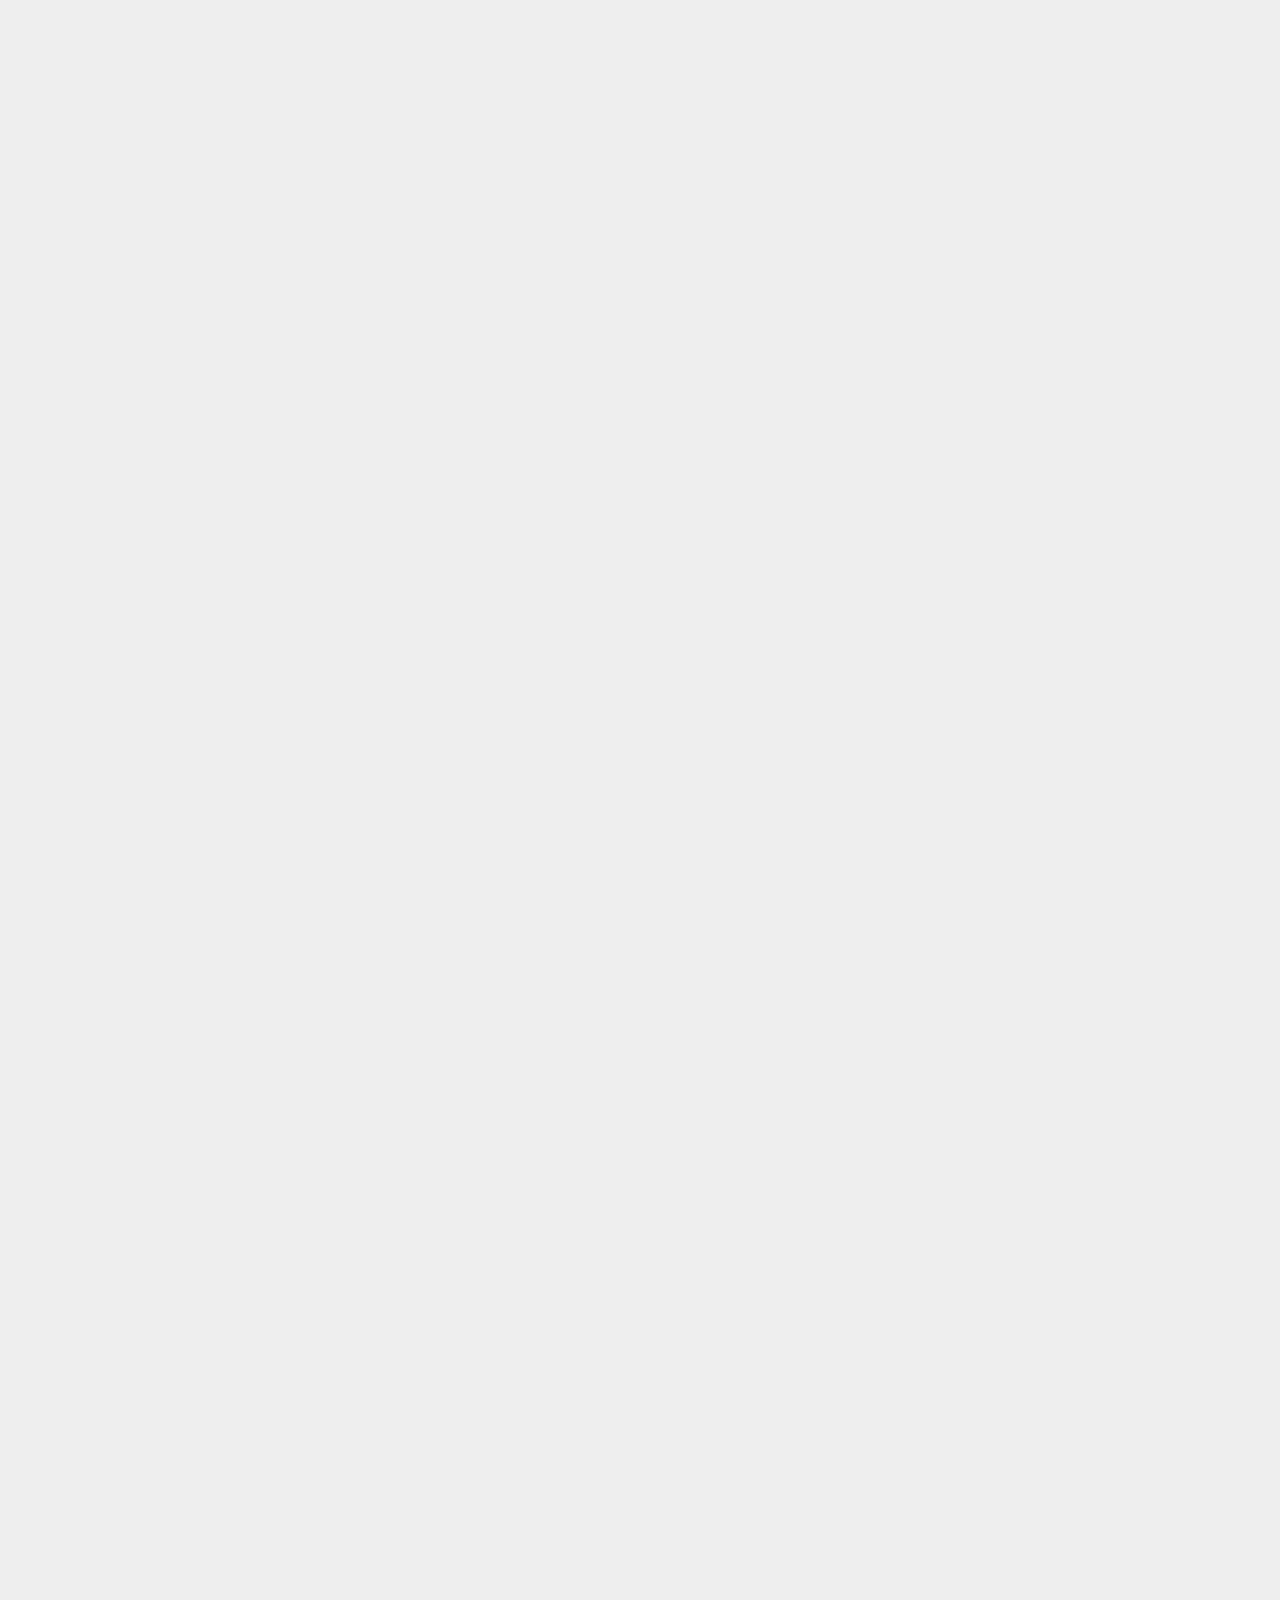
==== wikidata_female_filmworkers/index.html @ 6d0996d1 "added draft wff project" ====
<html>

<head>
  <title>Finding Female Filmworkers in Wikidata</title>
  <link href="https://fonts.googleapis.com/css?family=Montserrat:100,200,300,400,500,600,700,800,900"
    rel="stylesheet" />
  <style>
    body {
      background-color: #EEEEEE;
    }

    .canvas {
      background-color: #EEEEEE;
    }

    .author {
      stroke: #666666;
      fill: #666666;
      opacity: 0;
    }

    .title {
      color: #666666;
      font-family: Montserrat;
      font-weight: 800;
      font-size: 50px;
      text-transform: uppercase;
      opacity: 0;
    }

    .subtitle {
      color: #FE654F;
      font-family: Montserrat;
      font-weight: 800;
      font-size: 24px;
      text-transform: uppercase;
      opacity: 0;
    }


    .div-bracket {
      background-color: #EEEEEE;
      /* background-color: orange; */

    }


    .graph {
      background-color: #EEEEEE;
      /* background-color: orange; */

    }

    .div-mid-line {
      background-color: #3311ff;
      /* background-color: orange; */

    }

    .lines {

      stroke: #FE654F;

    }



   
    .author {
      color: #777777;
      font-family: Montserrat;
      font-weight: 800;
      font-size: 24px;
      opacity: 0;
      text-transform: uppercase;
    }

 

    .body-title {
      color: #FE654F;
      font-family: Montserrat;
      font-weight: 800;
      font-size: 24px;
      text-transform: uppercase;
      opacity: 0;
    }

    .body-text {
      color: #333333;
      font-family: Montserrat;
      font-weight: 400;
      font-size: 16px;
      opacity: 0;
      line-height: 32px;
    }

    .graph-title {
      /* stroke: #FE654F; */
      fill: #FE654F;
      font-family: Montserrat;
      font-weight: 800;
      font-size: 16px;
      opacity: 1;
      text-transform: uppercase;


    }


    .graph-caption {
      /* stroke: #FE654F; */
      fill: #333333;
      font-family: Montserrat;
      font-weight: 400;
      font-size: 16px;
      opacity: 1;
      /* text-transform: uppercase; */


    }



/* 

    .attr("opacity", 1)
    .style("stroke", 'red')
    .style("fill", 'red')
    // .style("pointer-events", "none")
    .attr("font-family", "Montserrat") */


  </style>
</head>

<body style='margin: 0;padding: 0'>


  <div style="padding-top:100;padding-left:100;width:1000">
    <tspan class="title">
      Finding<br> Female<br> Filmworkers<br> in Wikidata<br>
    </tspan>
  </div>

  <div style="padding-top:50;padding-left:100;width:1000">
    <tspan class="subtitle">
      How to query and visualise filmographic records
    </tspan>
  </div>



<!-- add a div here where line goes down -->


<div class='bracket' style="padding-left:100"></div>






  <div style="padding-left:100;padding-bottom:20;width:1000">
    <tspan class="body-title">
      Finding Data about Female Contributors to Film Productions [1]</tspan>
  </div>

  <div style="padding-left:100;width:1000">
    <tspan class="body-text">
      A common assumption about the German "Kleberinnen" was, that they had a low income and they were regarded as low
      ranking within the film producing industry. Going by oral testimonies, that might be rather a myth, probably based
      on a contemporary perspective, which is influenced by the "auteur cinema" in which the director is the only
      creative (thus: influential) person. In "Die kleinen Kleberinnen" the elderly women talk animately about their
      career, their craft and about the pride they still feel a valued and well paid film workers. Even though they had
      signed contracts (e.g. for the Decla, a German production studio which existed before the Ufa), they worked for
      other studios as well, ands sometimes even from their own homes, thus increasing their salaries even further.
      Because they were needed as experienced and skillful negative cutters, nobody really challenged that practice. In
      the same interviews, the women stress that gluing film was by far not the only job they knew, if necessary, they
      also printed and developed film for their needs.

      <br><br>

      Enriching our traditional filmographies and enhancing our knowledge about historical (and contemporary)
      filmproduction has certainly been put on the agenda of film scholars and film historians worldwide. In the last
      couple of years pivotal books were published about female employees in Hollywood (see Smyth) or women in British
      film production (see Bell), research projects like STUDIOTEC: Film Studios: Infrastructure, Culture, Innovation in
      Britain, France, Germany and Italy, 1930-60 and generally research which challenges the notion of a predominantly
      make and national film history by taking emigrés and female filmworkers into account. These publications have used
      archival and private sources as well as oral history thus developing a different methodology for their research
      needs and questions unanswered by known records. They show that "the myths surrounding women's work as unskilled
      or biologically determined have been compounded by established film historiographies" and need to be challenged by
      unearthing more data (see Bell, 2021: 6). The "cherished notion in Western culture of the romantic artist as
      individual genius" (see ibid.) is being discussed which may have huge implications on how we credit authorship in
      our databases. Some go as far as challening the whole structure: "Perhaps asking who should get credit for one or
      another part of this integrated creative activity is asking the wrong question. What we need to be asking is: what
      is creative thought in a distributed cognitive system?" (Pearlman, 2018b). Studies like these stress that looking
      at female careers needs a different methodology as well, because the norm of "continous work histories" with an
      ongoing filmmaking record in one studio can't be applied here to assess success in the traditiponal sense (see
      Bell, 2021: 7). As Bell stresses, many women's working lives "were shaped by child care and domestic
      responsibilities", resulting in "episodic waves of working, where carreer and family alternatively" took center
      stage (see ibid.). For her, the absence of women in film history need to be addressed with a fitting methodology,
      where first of all, the concept of the episodic (interrupted) carreer has to serve as a lense "through which to
      recover women's occupational labor". Secondly, women's achievements need to be contextualized within a climate of
      discrimination, and lastly, a more flexible, inclusive model of creativity "to accomodate the many and varied
      tasks women undertoook in the performance of their professional duties in below-the-line roles" (see Bell, 2021:
      8). Of course we need to take national and studio traditions into account and a lot more work is to be done here
      in order to be able to write a more comprehensive history of women in film production. sometimes the careers in
      different countries and studios were exactly the opposite: while women only slowly got more significant roles in
      the British film and television industry in the 1950s and 1960s, they started to disappear from important
      positions from the Hollywood studios at the end of the 1950s due to the decline of the studio system (see Smyth
      2018: 11).



      <br><br>

      One persistant myth is arguable, that women just were not present in early film production and therefore we don't
      know their names. Thanks to scholars like Smyth we now know that for example Hollywood women actually had played
      an major part, with many of them having influential positions and able to bring their vision and creativity on to
      the screen. Other scholars look into Russian film history and particularly unearth early female film producers and
      cinema owners (Drubek 2021, Kovalova and Bagrov 2021). Smyth argues, that it is not some sort of law of nature
      that these names disappear from film history: "However much Hollywood acted as an advocate for working women
      during the heyday of the studio system, male historians tended to edit out women's roles, leaving them on the
      cutting room floor of conventional film histories" (see Smyth 2018: 13). She quotes authors like Ramsaye, Hampton,
      Jacobs, Rosten and Knight, who "all focused on a progressive historical model founded on technological, artistic,
      and commercial innovation dominated by a male cast of producers and directors" (see ibid.). Drubek argues in
      similar ways about actively leaving out film workers who were not Russian, but had an emigrant background. More
      and thorough research is needed to get a more comprehensive picture on how film historiography was written for
      different countries and marginalized groups, but maybe there is a parallel with how history is generally written
      by the dominant group and based on patriarchal and capitalistic notions of success and creativity - as Bell points
      out. Challenges our view on national cinema as well as on only female figures being written out of history. It is
      rather a erased film history of "Us-Them'ness" (Quote from "Behavior). Would be inclined to call on an explanation
      which is based on human nature rather than on conscious power play, but that needs to be investigated further.

      <br><br>

      How to find data on female filmworkers? Were they actively forgotten? Were they ever recorded? Where should we
      start looking? As Sarah-Mai Dang points out, that the awareness of missing sources has become a key issue of
      feminist debate: "How can we identify and include blind spots when trying to reconstruct the past? In what way can
      we narrate ellipsis and absences while avoiding the pitfall of implicitly promising to grasp the "whole" story
      once enough information will be gathered? How is it possible to explore uncharted territory when faced with the
      lack of historical objects?" (Dang, 2020). On the other hand, more sources than ever, have been digitised and put
      online. There is an imminent risk that by focussing on online sources, we neglect the plentitude of diverse and
      most likely unrecorded offline sources (Dang, 2020), like for example information which stems from viewing the
      moving images itself which many times have not been preserved and made accessible. In short, only by joining
      forces between archivists and researchers by creating more sources while analysing the information (for example
      deciphering pseudonyms, which were used by women many times), can we gather more data for our explorations and
      draw conclusions about the involvement of female filmworkers.


      <br><br>

      Women in film history are not easy to locate in film archives' databases and available filmographies for several
      reasons. Not many databases distinguish their cast and credits information into at least a binary distinction of
      male/female. And if there was the option, it arguably up until some years ago didn't feel as something mandatory
      anyway. What would a film archive do with such information? The project BFI Filmography provided a novel view on
      filmographic data by considering their metadata as something which can and should be mined and analysed as a
      valuable corpus of data. Probably not many outside of film archives can understand how pioneering (and costly)
      this project was. It was a political and strategic decision to dedicate resources (human and technical) to
      enriching their data with gender information by combining the film archives' data (in that case prenames) with
      "available gendered" prenames on the internet. Only then the BFI was able to show the gender distribution in
      British film production. A process like this one can't be without errors, but it supports intellectual, manual
      work by catalogers.

      <br><br>

      There is no space to elaborate more on this, but it is worth stressing, that "data is trimmed or transfigured to
      match the expectations of the machine", which can be called the "schematic bias" (Thorp 2021: 131):

      <br><br>

      For those involved in building data systems, a schema is a kind of blueprint, a map of which types of information
      will be stored, in what form, and which types of information will be rejected. In cognitive science, a schema is a
      pattern of thought, a framework of preconceived ideas that directs how a person sees the world: if you observe
      something that fits neatly into your schema, it gets files easily and efficiently into your memory. On the other
      hand, schema-foreign things will often not be noticed or remembered, or they will be modified to fit into what you
      expect based on the frameworks you constructed. (ibid: 132)

      <br><br>


      We need to keep these thoughts in mind when talking about how we organise information, what we leave out for
      several reasons and where we can find to-date missing information.

    </tspan>

  </div>




  <div class='bracket' style="padding-left:100"></div>






  <div style="padding-left:100;padding-bottom:20;width:1000">
    <tspan class="body-title">

      Collecting and working with Data [2]</tspan>
  </div>

  <div style="padding-left:100;width:1000">
    <tspan class="body-text">


      Databases of film archives are - alas - not always the most available or accessible sources. Another caveat is,
      that many times cataloguers either take their cast and credits information from secondary sources (which should
      not be sneered at, because it also can complete fragmented physical elements) or have to fit the data visible on
      the print/file itself into a quite rigid information system. Complementary action would involve viewing films,
      especially those at the fringes of industrial film production, like documentary, "Kulturfilme", amateur films,
      experimental films etc. Another option would be to perform formal analysis to find out more about stylistic
      conventions, studio style, or even detecting gendered styles to enrich existing data. These highly speculative,
      but nevertheless fascinating investigations might back up long standing film theories on the female involvement.
      They might even shatter our understanding of how to even describe a "female" style? We can test our hypothesis on
      what we would like to uncover/find if we pursue the quest for female names in film production: Do we think that
      women had a unique voice? Is their contribution distinguishable from the contribution of their male co-workers? Or
      do we rather just want to close knowledge gaps, no matter of male or female? As film archivists our preliminary
      answer might be - again - a pragmatic one for the beginning. Collecting existing data would serve as a first step
      to connect already digitised sources and by comparing and mapping them, complete some records at least.
      <br><br>
      The pionieering publications mentioned earlier relied on data sources which were mostly mined manually. It is
      worth asking how the unearthed names and pieces of information are again stored for others to analyse and use for
      their research questions. These infrastructures within academia rarely exist. The ["Women's Pioneer
      Project"(https://wfpp.columbia.edu/)] offers a multitude of information, albeit in the form of essays. If we,
      however, would need to query, compare and visualise the existing data, we need something more similar to a
      database. Of course, as mentioned above and as it is summarized elsewhere (Dang 2020), databases are not neutral
      collections of knowledge.
      <br><br>
      Dang points out, that there is an increasing risk "of letting offline sources be consigned to oblivion", because
      of the easily and immediately available sources on the Internet. There are many data collections which are not
      digitised yet and data, which especially for our topic can only be created by scholars to be later (or never)
      provided online. Valuable data can be found in:
      <ul>
        <li>archives' databases and cataloguing notes not yet transferred</li>
        <li>Filmographic sources and other aggregated online databases like Wikidata</li>
        <li>historical film journals</li>
        <li>memoirs und interviews</li>
        <li>studio archival collections, guild reports, trade papers, local reportage, nationally syndicated journalism
          (Symth)</li>
        <li>Press publication</li>
        <li>trade union records (Bell)</li>
        <li>etc.</li>
      </ul>
      For this article we will focus on one online resource and evaluate what is available online today on Wikidata, and
      potentially analyse where the gaps of data are. We will focus on female film workers and particulary ono data on
      female editors. Before we do that, let's have a look on how gender is assigned in Wikidata and how reliable this
      information is.


    </tspan>
  </div>




  <div class='bracket' style="padding-left:100"></div>




  <div style="padding-left:100;padding-bottom:20;width:1000">
    <tspan class="body-title">
Classification Male/Female and How Wikidata deals with this [3]</tspan>
  </div>

  <div style="padding-left:100;width:1000">
    <tspan class="body-text">


      One word on the classification into male/female, which is at best simplistic.
      <br><br>
      Many twentieth-century feminist scholars attempted to address the social construction of gender by treating gender
      as something separate from sex. But that distinction is increasingly breaking down. Both gender and sex are social
      constructs, as it turns out. Even sex, which today is sometimes still considered in biologically essential terms,
      has a distinct cultural history. It can be traced to a place (Europe) and a time (the Enlightenment) when new
      theories about democracy and what philosophers called "natural rights" began to emerge. Before then, there was a
      hierarchy of the sexes, with men on the top and women on the bottom. (Thanks, Aristotle!) But there wasn’t exactly
      a binary distinction between those two (or any other) sexes. In fact, according to historian of sex and gender
      Thomas Laqueur, most people believed that women were just inferior men, with penises located inside instead of
      outside of their bodies and that—for reals!—could descend at any time in life." (from:
      https://data-feminism.mitpress.mit.edu/pub/h1w0nbqp/release/3)
      <br><br>
      There is no doubt that the subject is complex, however, if we want to take a first, pragmatic approach in order to
      at least start the process of analysis, the binary classification can be helpful. Pragmatic because in many cases,
      we won’t find more differentiated data. If the archives' databases or any other data sources have any gender
      classification at all, the legacy data is in most cases binary. Even if one wants to enrich data afterwards, e.g.
      by assigning first names to a gender via external sources, the result remains an approximation to a certain
      degree. The best answer to overcoming the binary bias would be to have film workers classify themselves, like it
      it is possible for example in Wikidata already.
      <br><br>
      Concepts, our view of the world, etc. is very often "datafied", turned into classifications, ontologies and often
      only binary options (male/female). Even if there is a "other" option, statistics and further processing doesn't
      work as well. "'What gets counted counts,' feminist geographer Joni Seager has asserted, and Munir is one person
      who understands that. What is counted—like being a man or a woman—often becomes the basis for policymaking and
      resource allocation." "The process of converting qualitative experience into data can be empowering, and even has
      the potential to be healing, as we address toward the end of this chapter. When thoughtfully collected,
      quantitative data can be empowering too." Both from: https://data-feminism.mitpress.mit.edu/pub/h1w0nbqp/release/3
      <br><br>
      How does Wikidata generate "gender", is it self-identified, how are claims made? Does Wikidata pull information
      from other projects (Wikimedia) or "heuristic" (based on names)? https://www.wikidata.org/wiki/Q98665

      <br><br>



      <!-- our first graph, pull data from wikidata, plot it here . Is it too ambitious to pull all humans by gender-->
      <!-- note, yes, querying all humans is not possible, so instead we have used all actors over 1 million -->



    </tspan>
  </div>



  <div id='graph-3a' style="padding-left:100"></div>

  <div id='graph-3b' style="padding-left:100"></div>

  <div id='graph-3c' style="padding-left:100"></div>





 
  <script src="https://d3js.org/d3.v7.min.js"></script>
  <script>

    async function draw_title() {

      d3.selectAll('.title')
        .transition()
        .duration(1000)
        .style('opacity', 1);
      
      }

    async function draw_subtitle() {

      d3.selectAll('.subtitle')
        .transition()
        .delay(1000)
        .duration(1000)
        .style('opacity', 1);
      
      }

    async function draw_lines() {
      
      d3.selectAll(".bracket")
        .append("svg")
        .attr("class", "div-bracket")
        .attr("width", "750")
        .attr("height", "405")
        
      d3.selectAll(".div-bracket")
        .append("line")
        .attr("class", "lines")
        .attr('id', 'line01')
        .attr("x1", 10)
        .attr("x2", 10)
        .attr("y1", 5)
        .attr("y2", 5)
        .style('stroke-width', '4px')
        
      d3.selectAll(".div-bracket")
        .append("line")
        .attr("class", "lines")
        .attr('id', 'line02')
        .attr("x1", 10)
        .attr("x2", 10)
        .attr("y1", 5)
        .attr("y2", 5)
        .style('stroke-width', '4px')
        
      d3.selectAll(".div-bracket")
        .append("line")
        .attr("class", "lines")
        .attr('id', 'line03')
        .attr("x1", 10)
        .attr("x2", 10)
        .attr("y1", 400)
        .attr("y2", 400)
        .style('stroke-width', '4px')
        
      d3.selectAll('#line01')
        .transition()
        .delay(2000)
        .duration(1000)
        .attr('x1', 0)
        .attr('x2', 20)
        
      d3.selectAll('#line02')
        .transition()
        .delay(2000)
        .duration(5000)
        .attr('y2', 400)    
        
      d3.selectAll('#line03')
        .transition()
        .delay(7000)
        .duration(1000)
        .attr('x1', 0)
        .attr('x2', 20)
      
      }

    async function draw_body_title() {
      
      d3.selectAll('.body-title')
        .transition()
        .delay(8000)
        .duration(1000)
        .style('opacity', 1)
      
      }      

    async function draw_body_text() {
      
      d3.selectAll('.body-text')
        .transition()
        .delay(9000)
        .duration(1000)
        .style('opacity', 1)

      }      

    async function load_csv(path) {
      
      return d3.csv(path);
    
    }

    async function grapher(datum, div_name, title) {

      d3.selectAll("#"+div_name)
        .append("svg")
        .attr("class", "graph")
        .attr("id", div_name+"-svg")
        .attr("width", "1200")
        .attr("height", "200")

      d3.selectAll("#"+div_name+"-svg")
        .append("text")
        .attr("class", "graph-title")
        .attr("x", 0)
        .attr("y", 0)
        .attr('dominant-baseline', 'hanging')
        .text(title)
 
      max_candidates = [];
      datum.forEach(x => { 
        subtotal = [];
        Object.entries(x).forEach(([k, v]) => {
          if (k != 'group') {console.log(v)
            subtotal.push(parseFloat(v))
          }
        });
        summed_subtotal = subtotal.reduce((a, b) => a + b, 0);
        max_candidates.push(summed_subtotal*1.1)
      });

      let x_instep = 50
      let x_range = 1000

      let y_instep = 50
      let y_range = 100

      let x_max = d3.max(max_candidates)
      
      let subgroups = datum.columns.slice(1)
      let groups = datum.map(d => (d.group))

      let stackedData = d3.stack()
        .keys(subgroups)(datum)
    
      let y_scale = d3.scaleBand()
        .domain(groups)
        .range([y_instep, y_instep+y_range])
        .padding([0.2])

      let x_scale = d3.scaleLinear()
        .domain([0, x_max]) 
        .range([x_instep, x_instep+x_range])

      d3.selectAll("#"+div_name+"-svg")
        .append("g")
        .attr("transform", `translate(`+x_instep+`, 0)`)
        .call(d3.axisLeft(y_scale)
        .tickValues([])
        .tickSizeOuter(0));

      d3.selectAll("#"+div_name+"-svg")
        .append("g")
        .attr("transform", `translate(0, `+(y_instep+y_range)+`)`)
        .call(d3.axisBottom(x_scale)
        .tickSizeOuter(0));
        
      let color = d3.scaleOrdinal()
        .domain(subgroups)
        .range(['#FE654F','#AAAAAA', '#AAAAAA'])

      d3.selectAll("#"+div_name+"-svg")
        .append("g")
        .selectAll("g")
        .data(stackedData)
        .join("g")
        .attr("fill", d => color(d.key))

        .on("mouseover", (k, d, i) => {
          console.log(d.key, d[0][1]-d[0][0])
        })

        .selectAll("rect")
        .data(d => d)
        .join("rect")
        .attr("x", d => x_scale(d[0]))
        .attr("y", d => y_scale(d.data.group))
        .attr('height', y_scale.bandwidth())
        .attr('width', d => x_scale(d[1]) - x_scale(d[0]))

    }

    async function render_page() {

      await draw_title()
      await draw_subtitle()
      await draw_lines()
      await draw_body_title()
      await draw_body_text()

      const data = await load_csv("./data/data_3a.csv")
      grapher(data, "graph-3a", 'Wikidata filmworkers with gender data.')

      const data2 = await load_csv("./data/data_3b.csv")
      grapher(data2, "graph-3b", 'Gender data from identified source.')
    
      // graph two, combine yes without source and no without source.


      const data3 = await load_csv("./data/data_3c.csv")
      grapher(data3, "graph-3c", 'Common sources for gender data.')
    
      // note about last graph, not really happy with this,
      // maybe keeping same visual anguage is not such a bad thing
      // do further post processing, lets sort by wikipedia, inferred, viaf, bnf, GND

      //



    }

    render_page();

  </script>
</body>

</html>
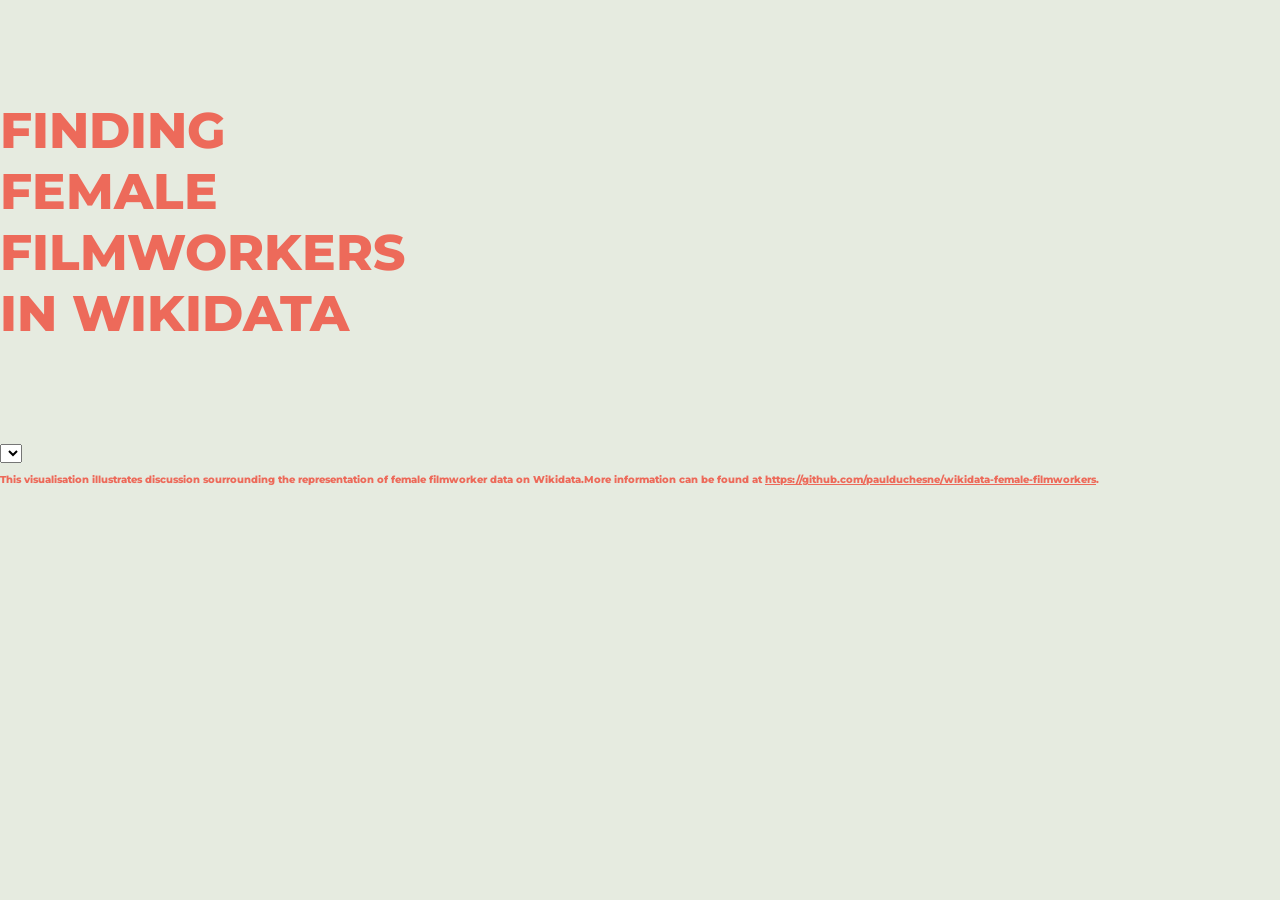
==== commit d7fa95b5: "interactive wff build" ====
--- a/wikidata_female_filmworkers/index.html
+++ b/wikidata_female_filmworkers/index.html
@@ -5,660 +5,341 @@
   <link href="https://fonts.googleapis.com/css?family=Montserrat:100,200,300,400,500,600,700,800,900"
     rel="stylesheet" />
   <style>
+
     body {
-      background-color: #EEEEEE;
-    }
+      background-color: #E6EBE0;
+    }
+
+
+    .title {
+      color: #ED6A5A;
+      font-family: Montserrat;
+      font-weight: 800;
+      font-size: 50px;
+      text-transform: uppercase;
+      opacity: 1;
+      text-align: left;
+
+    }
+
+    .author {
+      color: #ED6A5A;
+      font-family: Montserrat;
+      font-weight: 800;
+      font-size: 10px;
+      /* text-transform: uppercase; */
+      opacity: 1;
+      text-align: left;
+
+    }
+
+
+
+/* unvisited link */
+a:link {
+  color: #ED6A5A;
+      font-family: Montserrat;
+      font-weight: 800;
+      font-size: 10px;
+      /* text-transform: uppercase; */
+      opacity: 1;
+      text-align: left;
+}
+
+/* visited link */
+a:visited {
+  color: #ED6A5A;
+      font-family: Montserrat;
+      font-weight: 800;
+      font-size: 10px;
+      /* text-transform: uppercase; */
+      opacity: 1;
+      text-align: left;
+}
+
+/* mouse over link */
+a:hover {
+  color: #ED6A5A;
+      font-family: Montserrat;
+      font-weight: 800;
+      font-size: 10px;
+      /* text-transform: uppercase; */
+      opacity: 1;
+      text-align: left;
+}
+
+/* selected link */
+a:active {
+  color: #ED6A5A;
+      font-family: Montserrat;
+      font-weight: 800;
+      font-size: 10px;
+      /* text-transform: uppercase; */
+      opacity: 1;
+      text-align: left;
+}
+
+  
 
     .canvas {
       background-color: #EEEEEE;
     }
 
-    .author {
-      stroke: #666666;
-      fill: #666666;
+    #caption {
+      color: #333333;
+      font-family: Montserrat;
+      font-weight: 600;
+      font-size: 16px;
+      /* text-transform: uppercase; */
       opacity: 0;
     }
-
-    .title {
-      color: #666666;
-      font-family: Montserrat;
-      font-weight: 800;
-      font-size: 50px;
-      text-transform: uppercase;
-      opacity: 0;
-    }
-
-    .subtitle {
-      color: #FE654F;
-      font-family: Montserrat;
-      font-weight: 800;
-      font-size: 24px;
-      text-transform: uppercase;
-      opacity: 0;
-    }
-
-
-    .div-bracket {
-      background-color: #EEEEEE;
-      /* background-color: orange; */
-
-    }
-
 
     .graph {
       background-color: #EEEEEE;
-      /* background-color: orange; */
-
-    }
-
-    .div-mid-line {
-      background-color: #3311ff;
-      /* background-color: orange; */
-
-    }
-
-    .lines {
-
-      stroke: #FE654F;
-
-    }
-
-
-
-   
-    .author {
-      color: #777777;
-      font-family: Montserrat;
-      font-weight: 800;
-      font-size: 24px;
-      opacity: 0;
-      text-transform: uppercase;
-    }
-
- 
-
-    .body-title {
-      color: #FE654F;
-      font-family: Montserrat;
-      font-weight: 800;
-      font-size: 24px;
-      text-transform: uppercase;
-      opacity: 0;
-    }
-
-    .body-text {
-      color: #333333;
-      font-family: Montserrat;
-      font-weight: 400;
-      font-size: 16px;
-      opacity: 0;
-      line-height: 32px;
-    }
-
-    .graph-title {
-      /* stroke: #FE654F; */
-      fill: #FE654F;
-      font-family: Montserrat;
-      font-weight: 800;
-      font-size: 16px;
-      opacity: 1;
-      text-transform: uppercase;
-
-
-    }
-
-
-    .graph-caption {
-      /* stroke: #FE654F; */
-      fill: #333333;
-      font-family: Montserrat;
-      font-weight: 400;
-      font-size: 16px;
-      opacity: 1;
-      /* text-transform: uppercase; */
-
-
-    }
-
-
-
-/* 
-
-    .attr("opacity", 1)
-    .style("stroke", 'red')
-    .style("fill", 'red')
-    // .style("pointer-events", "none")
-    .attr("font-family", "Montserrat") */
-
-
+    }
   </style>
 </head>
 
 <body style='margin: 0;padding: 0'>
 
-
-  <div style="padding-top:100;padding-left:100;width:1000">
-    <tspan class="title">
-      Finding<br> Female<br> Filmworkers<br> in Wikidata<br>
-    </tspan>
-  </div>
-
-  <div style="padding-top:50;padding-left:100;width:1000">
-    <tspan class="subtitle">
-      How to query and visualise filmographic records
-    </tspan>
-  </div>
-
-
-
-<!-- add a div here where line goes down -->
-
-
-<div class='bracket' style="padding-left:100"></div>
-
-
-
-
-
-
-  <div style="padding-left:100;padding-bottom:20;width:1000">
-    <tspan class="body-title">
-      Finding Data about Female Contributors to Film Productions [1]</tspan>
-  </div>
-
-  <div style="padding-left:100;width:1000">
-    <tspan class="body-text">
-      A common assumption about the German "Kleberinnen" was, that they had a low income and they were regarded as low
-      ranking within the film producing industry. Going by oral testimonies, that might be rather a myth, probably based
-      on a contemporary perspective, which is influenced by the "auteur cinema" in which the director is the only
-      creative (thus: influential) person. In "Die kleinen Kleberinnen" the elderly women talk animately about their
-      career, their craft and about the pride they still feel a valued and well paid film workers. Even though they had
-      signed contracts (e.g. for the Decla, a German production studio which existed before the Ufa), they worked for
-      other studios as well, ands sometimes even from their own homes, thus increasing their salaries even further.
-      Because they were needed as experienced and skillful negative cutters, nobody really challenged that practice. In
-      the same interviews, the women stress that gluing film was by far not the only job they knew, if necessary, they
-      also printed and developed film for their needs.
-
-      <br><br>
-
-      Enriching our traditional filmographies and enhancing our knowledge about historical (and contemporary)
-      filmproduction has certainly been put on the agenda of film scholars and film historians worldwide. In the last
-      couple of years pivotal books were published about female employees in Hollywood (see Smyth) or women in British
-      film production (see Bell), research projects like STUDIOTEC: Film Studios: Infrastructure, Culture, Innovation in
-      Britain, France, Germany and Italy, 1930-60 and generally research which challenges the notion of a predominantly
-      make and national film history by taking emigrés and female filmworkers into account. These publications have used
-      archival and private sources as well as oral history thus developing a different methodology for their research
-      needs and questions unanswered by known records. They show that "the myths surrounding women's work as unskilled
-      or biologically determined have been compounded by established film historiographies" and need to be challenged by
-      unearthing more data (see Bell, 2021: 6). The "cherished notion in Western culture of the romantic artist as
-      individual genius" (see ibid.) is being discussed which may have huge implications on how we credit authorship in
-      our databases. Some go as far as challening the whole structure: "Perhaps asking who should get credit for one or
-      another part of this integrated creative activity is asking the wrong question. What we need to be asking is: what
-      is creative thought in a distributed cognitive system?" (Pearlman, 2018b). Studies like these stress that looking
-      at female careers needs a different methodology as well, because the norm of "continous work histories" with an
-      ongoing filmmaking record in one studio can't be applied here to assess success in the traditiponal sense (see
-      Bell, 2021: 7). As Bell stresses, many women's working lives "were shaped by child care and domestic
-      responsibilities", resulting in "episodic waves of working, where carreer and family alternatively" took center
-      stage (see ibid.). For her, the absence of women in film history need to be addressed with a fitting methodology,
-      where first of all, the concept of the episodic (interrupted) carreer has to serve as a lense "through which to
-      recover women's occupational labor". Secondly, women's achievements need to be contextualized within a climate of
-      discrimination, and lastly, a more flexible, inclusive model of creativity "to accomodate the many and varied
-      tasks women undertoook in the performance of their professional duties in below-the-line roles" (see Bell, 2021:
-      8). Of course we need to take national and studio traditions into account and a lot more work is to be done here
-      in order to be able to write a more comprehensive history of women in film production. sometimes the careers in
-      different countries and studios were exactly the opposite: while women only slowly got more significant roles in
-      the British film and television industry in the 1950s and 1960s, they started to disappear from important
-      positions from the Hollywood studios at the end of the 1950s due to the decline of the studio system (see Smyth
-      2018: 11).
-
-
-
-      <br><br>
-
-      One persistant myth is arguable, that women just were not present in early film production and therefore we don't
-      know their names. Thanks to scholars like Smyth we now know that for example Hollywood women actually had played
-      an major part, with many of them having influential positions and able to bring their vision and creativity on to
-      the screen. Other scholars look into Russian film history and particularly unearth early female film producers and
-      cinema owners (Drubek 2021, Kovalova and Bagrov 2021). Smyth argues, that it is not some sort of law of nature
-      that these names disappear from film history: "However much Hollywood acted as an advocate for working women
-      during the heyday of the studio system, male historians tended to edit out women's roles, leaving them on the
-      cutting room floor of conventional film histories" (see Smyth 2018: 13). She quotes authors like Ramsaye, Hampton,
-      Jacobs, Rosten and Knight, who "all focused on a progressive historical model founded on technological, artistic,
-      and commercial innovation dominated by a male cast of producers and directors" (see ibid.). Drubek argues in
-      similar ways about actively leaving out film workers who were not Russian, but had an emigrant background. More
-      and thorough research is needed to get a more comprehensive picture on how film historiography was written for
-      different countries and marginalized groups, but maybe there is a parallel with how history is generally written
-      by the dominant group and based on patriarchal and capitalistic notions of success and creativity - as Bell points
-      out. Challenges our view on national cinema as well as on only female figures being written out of history. It is
-      rather a erased film history of "Us-Them'ness" (Quote from "Behavior). Would be inclined to call on an explanation
-      which is based on human nature rather than on conscious power play, but that needs to be investigated further.
-
-      <br><br>
-
-      How to find data on female filmworkers? Were they actively forgotten? Were they ever recorded? Where should we
-      start looking? As Sarah-Mai Dang points out, that the awareness of missing sources has become a key issue of
-      feminist debate: "How can we identify and include blind spots when trying to reconstruct the past? In what way can
-      we narrate ellipsis and absences while avoiding the pitfall of implicitly promising to grasp the "whole" story
-      once enough information will be gathered? How is it possible to explore uncharted territory when faced with the
-      lack of historical objects?" (Dang, 2020). On the other hand, more sources than ever, have been digitised and put
-      online. There is an imminent risk that by focussing on online sources, we neglect the plentitude of diverse and
-      most likely unrecorded offline sources (Dang, 2020), like for example information which stems from viewing the
-      moving images itself which many times have not been preserved and made accessible. In short, only by joining
-      forces between archivists and researchers by creating more sources while analysing the information (for example
-      deciphering pseudonyms, which were used by women many times), can we gather more data for our explorations and
-      draw conclusions about the involvement of female filmworkers.
-
-
-      <br><br>
-
-      Women in film history are not easy to locate in film archives' databases and available filmographies for several
-      reasons. Not many databases distinguish their cast and credits information into at least a binary distinction of
-      male/female. And if there was the option, it arguably up until some years ago didn't feel as something mandatory
-      anyway. What would a film archive do with such information? The project BFI Filmography provided a novel view on
-      filmographic data by considering their metadata as something which can and should be mined and analysed as a
-      valuable corpus of data. Probably not many outside of film archives can understand how pioneering (and costly)
-      this project was. It was a political and strategic decision to dedicate resources (human and technical) to
-      enriching their data with gender information by combining the film archives' data (in that case prenames) with
-      "available gendered" prenames on the internet. Only then the BFI was able to show the gender distribution in
-      British film production. A process like this one can't be without errors, but it supports intellectual, manual
-      work by catalogers.
-
-      <br><br>
-
-      There is no space to elaborate more on this, but it is worth stressing, that "data is trimmed or transfigured to
-      match the expectations of the machine", which can be called the "schematic bias" (Thorp 2021: 131):
-
-      <br><br>
-
-      For those involved in building data systems, a schema is a kind of blueprint, a map of which types of information
-      will be stored, in what form, and which types of information will be rejected. In cognitive science, a schema is a
-      pattern of thought, a framework of preconceived ideas that directs how a person sees the world: if you observe
-      something that fits neatly into your schema, it gets files easily and efficiently into your memory. On the other
-      hand, schema-foreign things will often not be noticed or remembered, or they will be modified to fit into what you
-      expect based on the frameworks you constructed. (ibid: 132)
-
-      <br><br>
-
-
-      We need to keep these thoughts in mind when talking about how we organise information, what we leave out for
-      several reasons and where we can find to-date missing information.
-
-    </tspan>
-
-  </div>
-
-
-
-
-  <div class='bracket' style="padding-left:100"></div>
-
-
-
-
-
-
-  <div style="padding-left:100;padding-bottom:20;width:1000">
-    <tspan class="body-title">
-
-      Collecting and working with Data [2]</tspan>
-  </div>
-
-  <div style="padding-left:100;width:1000">
-    <tspan class="body-text">
-
-
-      Databases of film archives are - alas - not always the most available or accessible sources. Another caveat is,
-      that many times cataloguers either take their cast and credits information from secondary sources (which should
-      not be sneered at, because it also can complete fragmented physical elements) or have to fit the data visible on
-      the print/file itself into a quite rigid information system. Complementary action would involve viewing films,
-      especially those at the fringes of industrial film production, like documentary, "Kulturfilme", amateur films,
-      experimental films etc. Another option would be to perform formal analysis to find out more about stylistic
-      conventions, studio style, or even detecting gendered styles to enrich existing data. These highly speculative,
-      but nevertheless fascinating investigations might back up long standing film theories on the female involvement.
-      They might even shatter our understanding of how to even describe a "female" style? We can test our hypothesis on
-      what we would like to uncover/find if we pursue the quest for female names in film production: Do we think that
-      women had a unique voice? Is their contribution distinguishable from the contribution of their male co-workers? Or
-      do we rather just want to close knowledge gaps, no matter of male or female? As film archivists our preliminary
-      answer might be - again - a pragmatic one for the beginning. Collecting existing data would serve as a first step
-      to connect already digitised sources and by comparing and mapping them, complete some records at least.
-      <br><br>
-      The pionieering publications mentioned earlier relied on data sources which were mostly mined manually. It is
-      worth asking how the unearthed names and pieces of information are again stored for others to analyse and use for
-      their research questions. These infrastructures within academia rarely exist. The ["Women's Pioneer
-      Project"(https://wfpp.columbia.edu/)] offers a multitude of information, albeit in the form of essays. If we,
-      however, would need to query, compare and visualise the existing data, we need something more similar to a
-      database. Of course, as mentioned above and as it is summarized elsewhere (Dang 2020), databases are not neutral
-      collections of knowledge.
-      <br><br>
-      Dang points out, that there is an increasing risk "of letting offline sources be consigned to oblivion", because
-      of the easily and immediately available sources on the Internet. There are many data collections which are not
-      digitised yet and data, which especially for our topic can only be created by scholars to be later (or never)
-      provided online. Valuable data can be found in:
-      <ul>
-        <li>archives' databases and cataloguing notes not yet transferred</li>
-        <li>Filmographic sources and other aggregated online databases like Wikidata</li>
-        <li>historical film journals</li>
-        <li>memoirs und interviews</li>
-        <li>studio archival collections, guild reports, trade papers, local reportage, nationally syndicated journalism
-          (Symth)</li>
-        <li>Press publication</li>
-        <li>trade union records (Bell)</li>
-        <li>etc.</li>
-      </ul>
-      For this article we will focus on one online resource and evaluate what is available online today on Wikidata, and
-      potentially analyse where the gaps of data are. We will focus on female film workers and particulary ono data on
-      female editors. Before we do that, let's have a look on how gender is assigned in Wikidata and how reliable this
-      information is.
-
-
-    </tspan>
-  </div>
-
-
-
-
-  <div class='bracket' style="padding-left:100"></div>
-
-
-
-
-  <div style="padding-left:100;padding-bottom:20;width:1000">
-    <tspan class="body-title">
-Classification Male/Female and How Wikidata deals with this [3]</tspan>
-  </div>
-
-  <div style="padding-left:100;width:1000">
-    <tspan class="body-text">
-
-
-      One word on the classification into male/female, which is at best simplistic.
-      <br><br>
-      Many twentieth-century feminist scholars attempted to address the social construction of gender by treating gender
-      as something separate from sex. But that distinction is increasingly breaking down. Both gender and sex are social
-      constructs, as it turns out. Even sex, which today is sometimes still considered in biologically essential terms,
-      has a distinct cultural history. It can be traced to a place (Europe) and a time (the Enlightenment) when new
-      theories about democracy and what philosophers called "natural rights" began to emerge. Before then, there was a
-      hierarchy of the sexes, with men on the top and women on the bottom. (Thanks, Aristotle!) But there wasn’t exactly
-      a binary distinction between those two (or any other) sexes. In fact, according to historian of sex and gender
-      Thomas Laqueur, most people believed that women were just inferior men, with penises located inside instead of
-      outside of their bodies and that—for reals!—could descend at any time in life." (from:
-      https://data-feminism.mitpress.mit.edu/pub/h1w0nbqp/release/3)
-      <br><br>
-      There is no doubt that the subject is complex, however, if we want to take a first, pragmatic approach in order to
-      at least start the process of analysis, the binary classification can be helpful. Pragmatic because in many cases,
-      we won’t find more differentiated data. If the archives' databases or any other data sources have any gender
-      classification at all, the legacy data is in most cases binary. Even if one wants to enrich data afterwards, e.g.
-      by assigning first names to a gender via external sources, the result remains an approximation to a certain
-      degree. The best answer to overcoming the binary bias would be to have film workers classify themselves, like it
-      it is possible for example in Wikidata already.
-      <br><br>
-      Concepts, our view of the world, etc. is very often "datafied", turned into classifications, ontologies and often
-      only binary options (male/female). Even if there is a "other" option, statistics and further processing doesn't
-      work as well. "'What gets counted counts,' feminist geographer Joni Seager has asserted, and Munir is one person
-      who understands that. What is counted—like being a man or a woman—often becomes the basis for policymaking and
-      resource allocation." "The process of converting qualitative experience into data can be empowering, and even has
-      the potential to be healing, as we address toward the end of this chapter. When thoughtfully collected,
-      quantitative data can be empowering too." Both from: https://data-feminism.mitpress.mit.edu/pub/h1w0nbqp/release/3
-      <br><br>
-      How does Wikidata generate "gender", is it self-identified, how are claims made? Does Wikidata pull information
-      from other projects (Wikimedia) or "heuristic" (based on names)? https://www.wikidata.org/wiki/Q98665
-
-      <br><br>
-
-
-
-      <!-- our first graph, pull data from wikidata, plot it here . Is it too ambitious to pull all humans by gender-->
-      <!-- note, yes, querying all humans is not possible, so instead we have used all actors over 1 million -->
-
-
-
-    </tspan>
-  </div>
-
-
-
-  <div id='graph-3a' style="padding-left:100"></div>
-
-  <div id='graph-3b' style="padding-left:100"></div>
-
-  <div id='graph-3c' style="padding-left:100"></div>
-
-
-
-
-
+  <center>
  
-  <script src="https://d3js.org/d3.v7.min.js"></script>
-  <script>
-
-    async function draw_title() {
-
-      d3.selectAll('.title')
-        .transition()
-        .duration(1000)
-        .style('opacity', 1);
-      
+    <div style="padding-top:100;padding-bottom:100;width:1500;align-content: left;display:flex">
+      <tspan class="title">
+        Finding<br> Female<br> Filmworkers<br> in Wikidata<br>
+      </tspan>
+    </div>
+
+    <div id="menu" style="width:1500;align-content: left;display:flex"><select id="selectButton"></select></div>
+    <div id="graph" style=""></div>
+    <div style="padding-top:10;padding-bottom:10;width:1500;align-content: left;display:flex">
+      <tspan class="author">
+        This visualisation illustrates discussion sourrounding the representation of female filmworker data on Wikidata.More information can be found at <a href="https://github.com/paulduchesne/wikidata-female-filmworkers">https://github.com/paulduchesne/wikidata-female-filmworkers</a>. 
+      </tspan>
+    </div>
+
+    <script src="https://d3js.org/d3.v7.min.js"></script>
+    <script>
+
+      async function load_csv(path) {
+
+        return d3.csv(path);
+
       }
 
-    async function draw_subtitle() {
-
-      d3.selectAll('.subtitle')
-        .transition()
-        .delay(1000)
-        .duration(1000)
-        .style('opacity', 1);
-      
+      async function random_numb() {
+  return Math.random();
+}
+
+      async function knots(datum) {
+
+        var allGroup = [
+          "Wikidata film editing by year of film release.",
+          "Wikidata film editor by age of first credit.",
+          "Wikidata film editor by length of career.",
+          "Wikidata film editor by Bechdel test of film.",
+          "Wikidata film editor by country of production.",
+          "Wikidata gender information by source.",
+        ]
+
+        // add the options to the button
+        d3.select("#selectButton")
+          .selectAll('myOptions')
+          .data(allGroup)
+          .enter()
+          .append('option')
+          .text(function (d) { return d; }) // text showed in the menu
+          .attr("value", function (d) { return d; }) // corresponding value returned by the button
+
+        d3.select("#selectButton").on("change", function (d) {
+          var selectedOption = d3.select(this).property("value")
+          if (selectedOption == "Wikidata film editing by year of film release.") {
+            d3.selectAll('.axises').remove()
+            d3.selectAll('.rounds').transition().duration(1000).attr("cx", d => release_scale(new Date(Date.parse(d.release))))
+            d3.select(".graphic")
+              .append("g")
+              .attr('class', 'axises')
+              .attr("transform", `translate(0, 50)`)
+              .call(d3.axisTop(release_scale)
+              .tickSizeOuter(0));
+            }
+          if (selectedOption == "Wikidata film editor by age of first credit.") {
+            d3.selectAll('.axises').remove()
+            d3.selectAll('.rounds').transition().duration(1000).attr("cx", d => age_scale(+d.age))
+            d3.select(".graphic")
+              .append("g")
+              .attr('class', 'axises')
+              .attr("transform", `translate(0, 50)`)
+              .call(d3.axisTop(age_scale)
+              .tickSizeOuter(0));
+            }
+          if (selectedOption == "Wikidata gender information by source.") {
+            d3.selectAll('.axises').remove()
+            d3.selectAll('.rounds').transition().duration(1000).attr("cx", d => source_scale(d.source)+(Math.random()*100)-50)
+            d3.select(".graphic")
+              .append("g")
+              .attr('class', 'axises')
+              .attr("transform", `translate(0, 50)`)
+              .call(d3.axisTop(source_scale)
+              .tickSizeOuter(0));
+            }
+          if (selectedOption == "Wikidata film editor by length of career.") {
+            d3.selectAll('.axises').remove()
+            d3.selectAll('.rounds').transition().duration(1000).attr("cx", d => career_scale(d.career_length))
+            d3.select(".graphic")
+              .append("g")
+              .attr('class', 'axises')
+              .attr("transform", `translate(0, 50)`)
+              .call(d3.axisTop(career_scale)
+              .tickSizeOuter(0));
+            }  
+          if (selectedOption == "Wikidata film editor by country of production.") {
+            d3.selectAll('.axises').remove()
+            d3.selectAll('.rounds').transition().duration(1000).attr("cx", d => country_scale(d.countryLabel)+(Math.random()*100)-50)
+            d3.select(".graphic")
+              .append("g")
+              .attr('class', 'axises')
+              .attr("transform", `translate(0, 50)`)
+              .call(d3.axisTop(country_scale)
+              .tickSizeOuter(0));
+            }
+          if (selectedOption == "Wikidata film editor by Bechdel test of film.") {
+            d3.selectAll('.axises').remove()
+            d3.selectAll('.rounds').transition().duration(1000).attr("cx", d => {return bechdel_scale(d.bechdelLabel)+(Math.random()*100)-50})
+            d3.select(".graphic")
+              .append("g")
+              .attr('class', 'axises')
+              .attr("transform", `translate(0, 50)`)
+              .call(d3.axisTop(bechdel_scale)
+              .tickSizeOuter(0));
+            }
+        })
+
+        let people = [...new Set(datum.map(d => (d.editor)))];
+        let ages = [...new Set(datum.map(d => (+d.age)))];
+        let careers = [...new Set(datum.map(d => (+d.career_length)))];
+        let countries = [...new Set(datum.map(d => (d.countryLabel)))].sort();
+        let bechdels = [...new Set(datum.map(d => (d.bechdelLabel)))];
+        let gender = [...new Set(datum.map(d => (d.gender_label)))];
+        let sources = [...new Set(datum.map(d => (d.source)))].sort();
+        let release_values = [...new Set(datum.map(d => (new Date(Date.parse(d.release)))))];
+
+        let y_scale = d3.scaleBand()
+          .domain(people)
+          .range([100, 900])
+          .padding([0.2])
+
+        let x_left = 100
+        let x_right = 1700-100
+
+        let source_scale = d3.scalePoint()
+          .domain(sources)
+          .range([x_left, x_right])
+
+        let country_scale = d3.scalePoint()
+          .domain(countries)
+          .range([x_left, x_right])
+
+        let bechdel_scale = d3.scalePoint()
+          .domain(bechdels)
+          .range([x_left, x_right])
+
+        let release_scale = d3.scaleTime()
+          .domain([d3.min(release_values), d3.max(release_values)])
+          .range([x_left, x_right]).nice()
+
+        let age_scale = d3.scaleLinear()
+          .domain([0, d3.max(ages)])
+          .range([x_left, x_right]).nice()
+
+        let career_scale = d3.scaleLinear()
+          .domain([0, d3.max(careers)])
+          .range([x_left, x_right]).nice()
+
+        d3.selectAll("#graph")
+          .append("svg")
+          .attr("class", "graphic")
+          .attr("id", "rounds")
+          .attr("width", "1700")
+          .attr("height", "950")
+          .style("background-color", '#E6EBE0')
+
+        d3.select(".graphic")
+          .selectAll("g")
+          .data(datum)
+          .join("circle")
+          .attr('class', 'rounds')
+          .attr("cx", d => release_scale(new Date(Date.parse(d.release))))
+          .attr("cy", d => y_scale(d.editor))
+          .attr('r', 3)
+          .style('fill', d => { if (d.gender_label == 'male') { return '#36C9C6' } else if (d.gender_label == 'female') { return '#ED6A5A' } else { return "#9BC1BC" } })
+          .style('stroke-width', '0px')
+          .style('opacity', 0.4)
+          .on('mouseover', function (k, d) {
+            d3.select('#caption').transition().duration(500).style('opacity', 1)
+            d3.select('#caption').attr('x', d3.select(this).attr('cx')).attr('y', d3.select(this).attr('cy'))
+              .text(d.film_label + ' // ' + d.editor_label)
+            console.log(d3.select(this).attr('r', 20));
+          })
+          .on('mouseout', function (k, d) {
+            d3.select(this).attr('r', 2)
+            d3.select('#caption').transition().duration(500).style('opacity', 0)
+          })
+
+        d3.select(".graphic")
+          .append("text")
+          .attr('id', 'caption')
+          .attr('x', 100)
+          .attr('y', 100)
+          .text('hello')
+          .style("pointer-events", "none")
+          .attr('dominant-baseline', 'center')
+
+        d3.select(".graphic")
+          .append("g")
+          .attr('class', 'axises')
+          .attr("transform", `translate(0, 50)`)
+          .call(d3.axisTop(release_scale)
+          .tickSizeOuter(0));
+
+        d3.select(".graphic")
+          .append("line")
+
+
+          .attr('x1', 100)
+          .attr('x2', 1700-100)
+
+          .attr('y1', 950)
+          .attr('y2', 950)
+
+          .style('fill', 'black')
+          .style('stroke', 'black')
+          .style('stroke-width', '4px')
+ 
+
       }
 
-    async function draw_lines() {
-      
-      d3.selectAll(".bracket")
-        .append("svg")
-        .attr("class", "div-bracket")
-        .attr("width", "750")
-        .attr("height", "405")
-        
-      d3.selectAll(".div-bracket")
-        .append("line")
-        .attr("class", "lines")
-        .attr('id', 'line01')
-        .attr("x1", 10)
-        .attr("x2", 10)
-        .attr("y1", 5)
-        .attr("y2", 5)
-        .style('stroke-width', '4px')
-        
-      d3.selectAll(".div-bracket")
-        .append("line")
-        .attr("class", "lines")
-        .attr('id', 'line02')
-        .attr("x1", 10)
-        .attr("x2", 10)
-        .attr("y1", 5)
-        .attr("y2", 5)
-        .style('stroke-width', '4px')
-        
-      d3.selectAll(".div-bracket")
-        .append("line")
-        .attr("class", "lines")
-        .attr('id', 'line03')
-        .attr("x1", 10)
-        .attr("x2", 10)
-        .attr("y1", 400)
-        .attr("y2", 400)
-        .style('stroke-width', '4px')
-        
-      d3.selectAll('#line01')
-        .transition()
-        .delay(2000)
-        .duration(1000)
-        .attr('x1', 0)
-        .attr('x2', 20)
-        
-      d3.selectAll('#line02')
-        .transition()
-        .delay(2000)
-        .duration(5000)
-        .attr('y2', 400)    
-        
-      d3.selectAll('#line03')
-        .transition()
-        .delay(7000)
-        .duration(1000)
-        .attr('x1', 0)
-        .attr('x2', 20)
-      
+      async function render_page() {
+
+        const data = await load_csv("./test_data.csv")
+        knots(data)
+
+        // things which need to be fixed - tooltip formatting, also what it displays
+        // work + editor makes sense for year of release, not for age of first film
+
+        // speciifcially source table needs percentages in labels + None needs to be explicitly satted
+
+        // point scale charts can blow out
+
+        // four divs - header, menu, graphic, footer
+
+        // you need a wdier margin on the sides of the graph
+
       }
 
-    async function draw_body_title() {
-      
-      d3.selectAll('.body-title')
-        .transition()
-        .delay(8000)
-        .duration(1000)
-        .style('opacity', 1)
-      
-      }      
-
-    async function draw_body_text() {
-      
-      d3.selectAll('.body-text')
-        .transition()
-        .delay(9000)
-        .duration(1000)
-        .style('opacity', 1)
-
-      }      
-
-    async function load_csv(path) {
-      
-      return d3.csv(path);
-    
-    }
-
-    async function grapher(datum, div_name, title) {
-
-      d3.selectAll("#"+div_name)
-        .append("svg")
-        .attr("class", "graph")
-        .attr("id", div_name+"-svg")
-        .attr("width", "1200")
-        .attr("height", "200")
-
-      d3.selectAll("#"+div_name+"-svg")
-        .append("text")
-        .attr("class", "graph-title")
-        .attr("x", 0)
-        .attr("y", 0)
-        .attr('dominant-baseline', 'hanging')
-        .text(title)
- 
-      max_candidates = [];
-      datum.forEach(x => { 
-        subtotal = [];
-        Object.entries(x).forEach(([k, v]) => {
-          if (k != 'group') {console.log(v)
-            subtotal.push(parseFloat(v))
-          }
-        });
-        summed_subtotal = subtotal.reduce((a, b) => a + b, 0);
-        max_candidates.push(summed_subtotal*1.1)
-      });
-
-      let x_instep = 50
-      let x_range = 1000
-
-      let y_instep = 50
-      let y_range = 100
-
-      let x_max = d3.max(max_candidates)
-      
-      let subgroups = datum.columns.slice(1)
-      let groups = datum.map(d => (d.group))
-
-      let stackedData = d3.stack()
-        .keys(subgroups)(datum)
-    
-      let y_scale = d3.scaleBand()
-        .domain(groups)
-        .range([y_instep, y_instep+y_range])
-        .padding([0.2])
-
-      let x_scale = d3.scaleLinear()
-        .domain([0, x_max]) 
-        .range([x_instep, x_instep+x_range])
-
-      d3.selectAll("#"+div_name+"-svg")
-        .append("g")
-        .attr("transform", `translate(`+x_instep+`, 0)`)
-        .call(d3.axisLeft(y_scale)
-        .tickValues([])
-        .tickSizeOuter(0));
-
-      d3.selectAll("#"+div_name+"-svg")
-        .append("g")
-        .attr("transform", `translate(0, `+(y_instep+y_range)+`)`)
-        .call(d3.axisBottom(x_scale)
-        .tickSizeOuter(0));
-        
-      let color = d3.scaleOrdinal()
-        .domain(subgroups)
-        .range(['#FE654F','#AAAAAA', '#AAAAAA'])
-
-      d3.selectAll("#"+div_name+"-svg")
-        .append("g")
-        .selectAll("g")
-        .data(stackedData)
-        .join("g")
-        .attr("fill", d => color(d.key))
-
-        .on("mouseover", (k, d, i) => {
-          console.log(d.key, d[0][1]-d[0][0])
-        })
-
-        .selectAll("rect")
-        .data(d => d)
-        .join("rect")
-        .attr("x", d => x_scale(d[0]))
-        .attr("y", d => y_scale(d.data.group))
-        .attr('height', y_scale.bandwidth())
-        .attr('width', d => x_scale(d[1]) - x_scale(d[0]))
-
-    }
-
-    async function render_page() {
-
-      await draw_title()
-      await draw_subtitle()
-      await draw_lines()
-      await draw_body_title()
-      await draw_body_text()
-
-      const data = await load_csv("./data/data_3a.csv")
-      grapher(data, "graph-3a", 'Wikidata filmworkers with gender data.')
-
-      const data2 = await load_csv("./data/data_3b.csv")
-      grapher(data2, "graph-3b", 'Gender data from identified source.')
-    
-      // graph two, combine yes without source and no without source.
-
-
-      const data3 = await load_csv("./data/data_3c.csv")
-      grapher(data3, "graph-3c", 'Common sources for gender data.')
-    
-      // note about last graph, not really happy with this,
-      // maybe keeping same visual anguage is not such a bad thing
-      // do further post processing, lets sort by wikipedia, inferred, viaf, bnf, GND
-
-      //
-
-
-
-    }
-
-    render_page();
-
-  </script>
+      render_page();
+
+    </script>
 </body>
 
 </html>
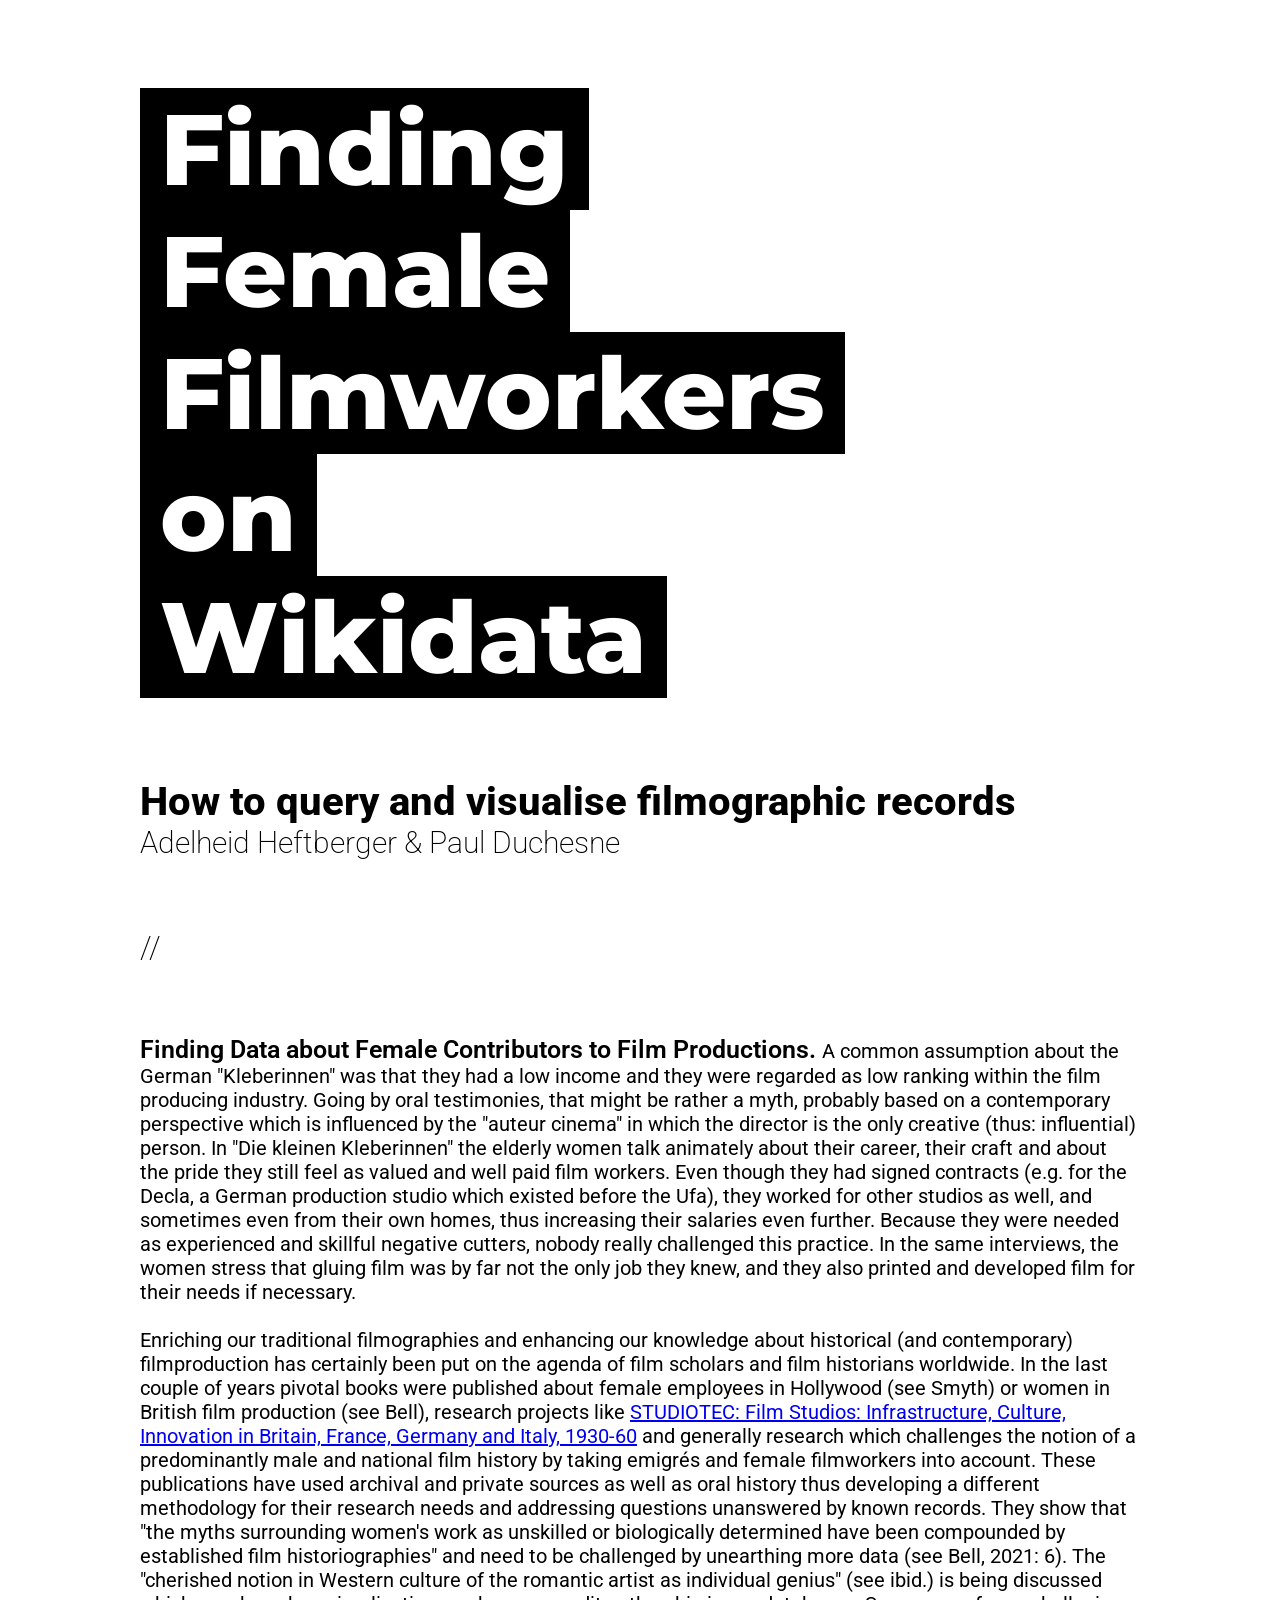
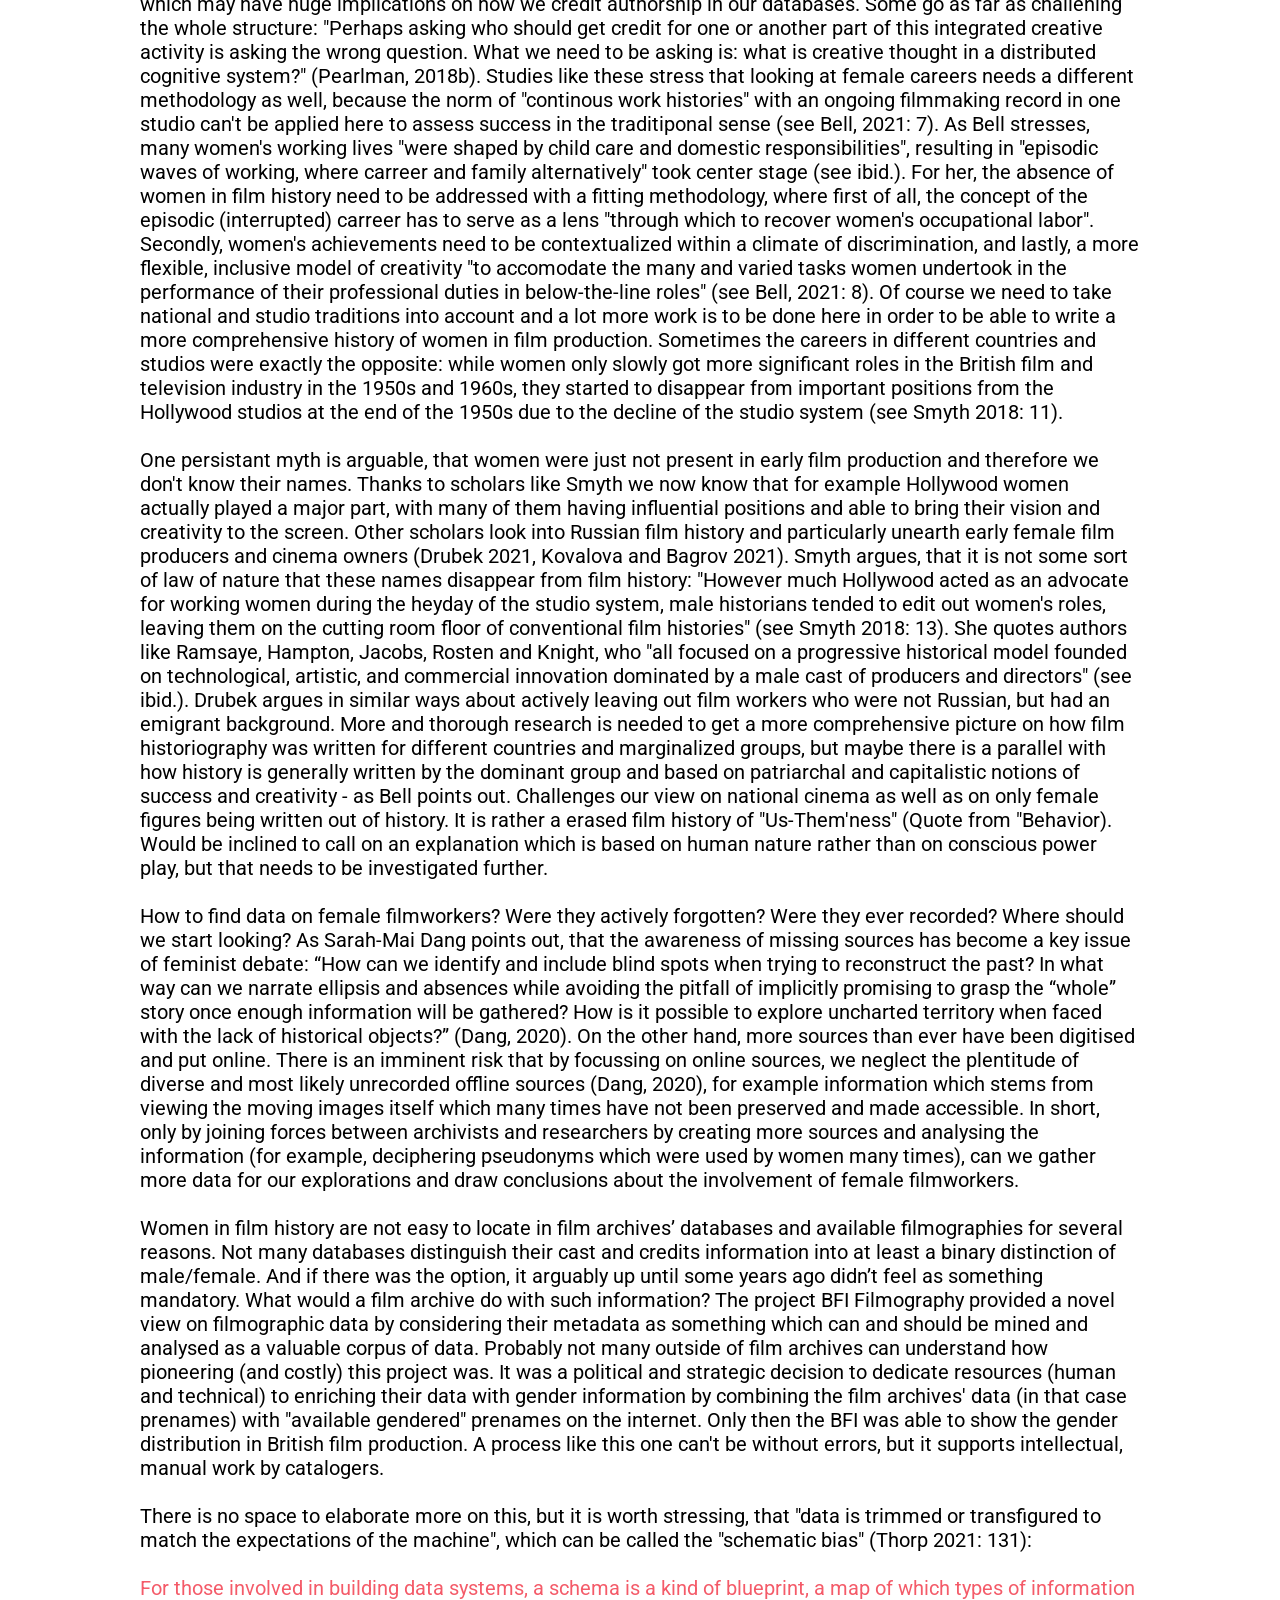
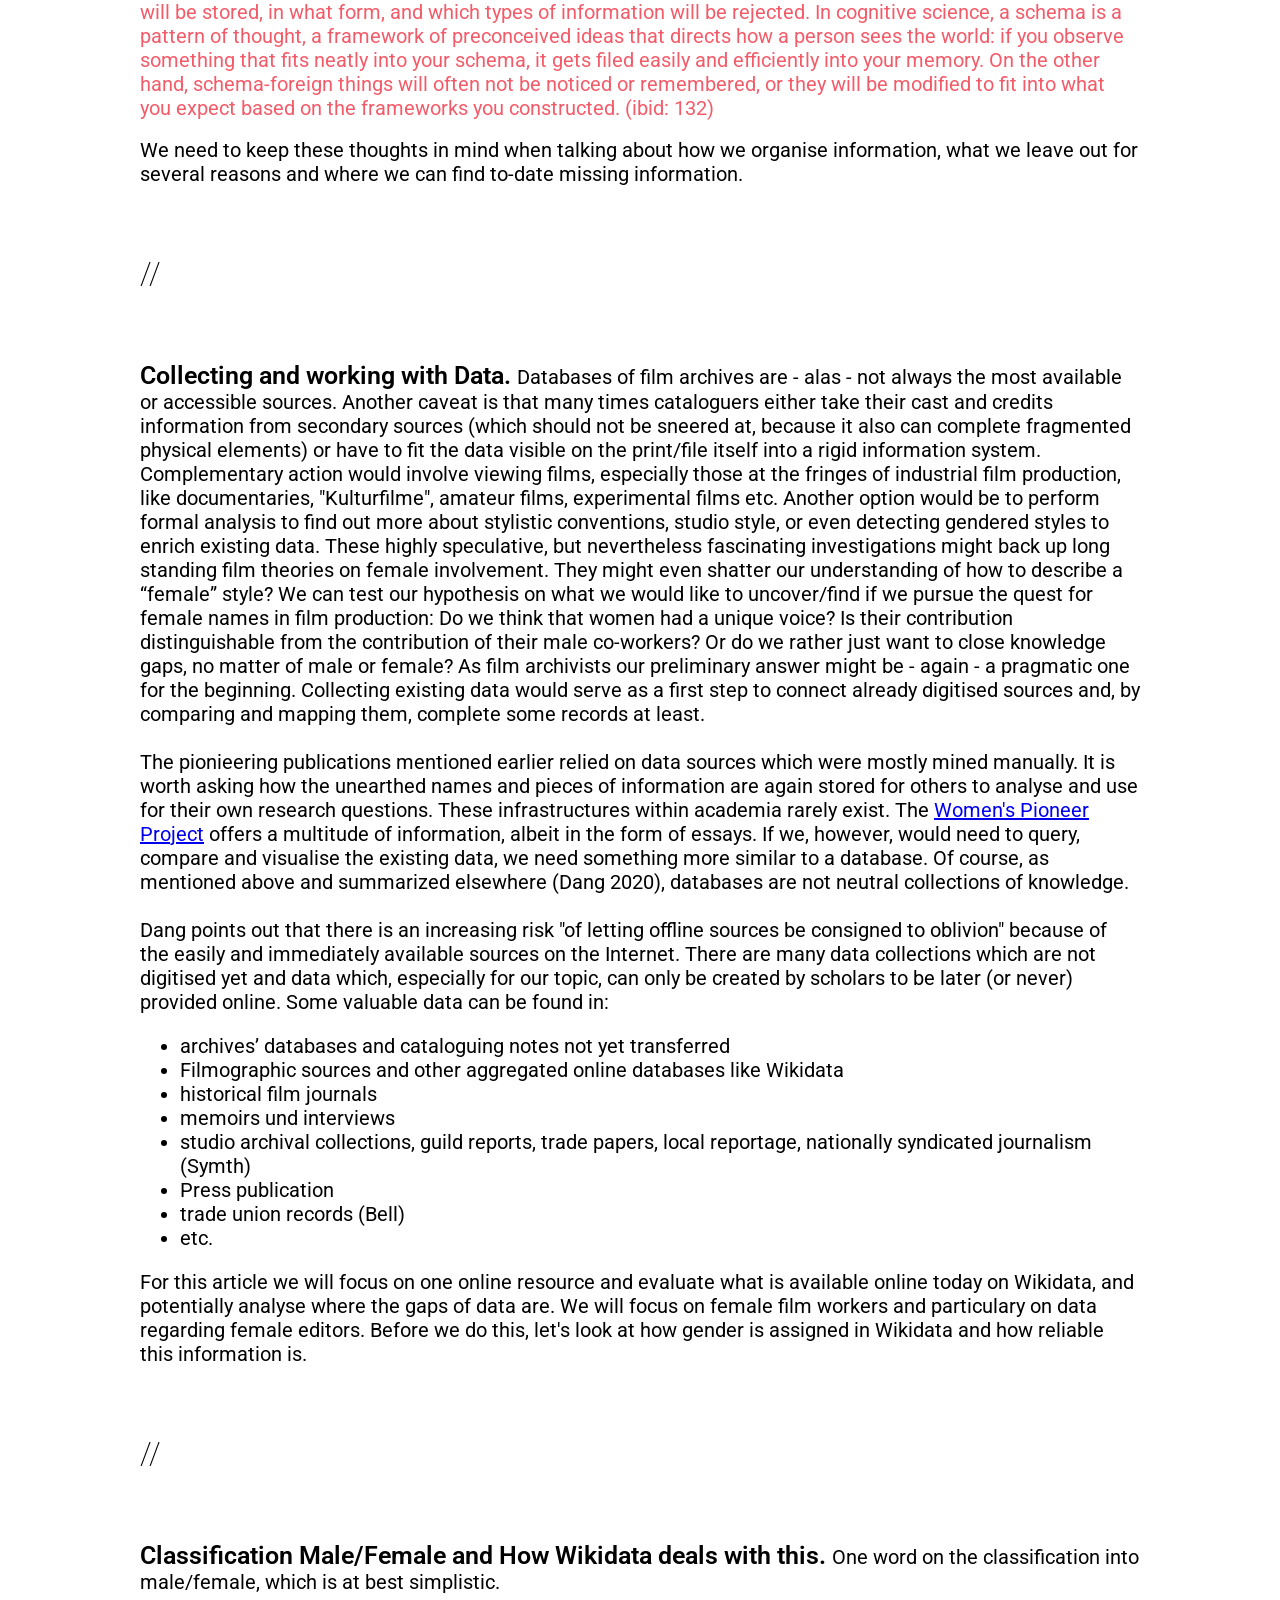
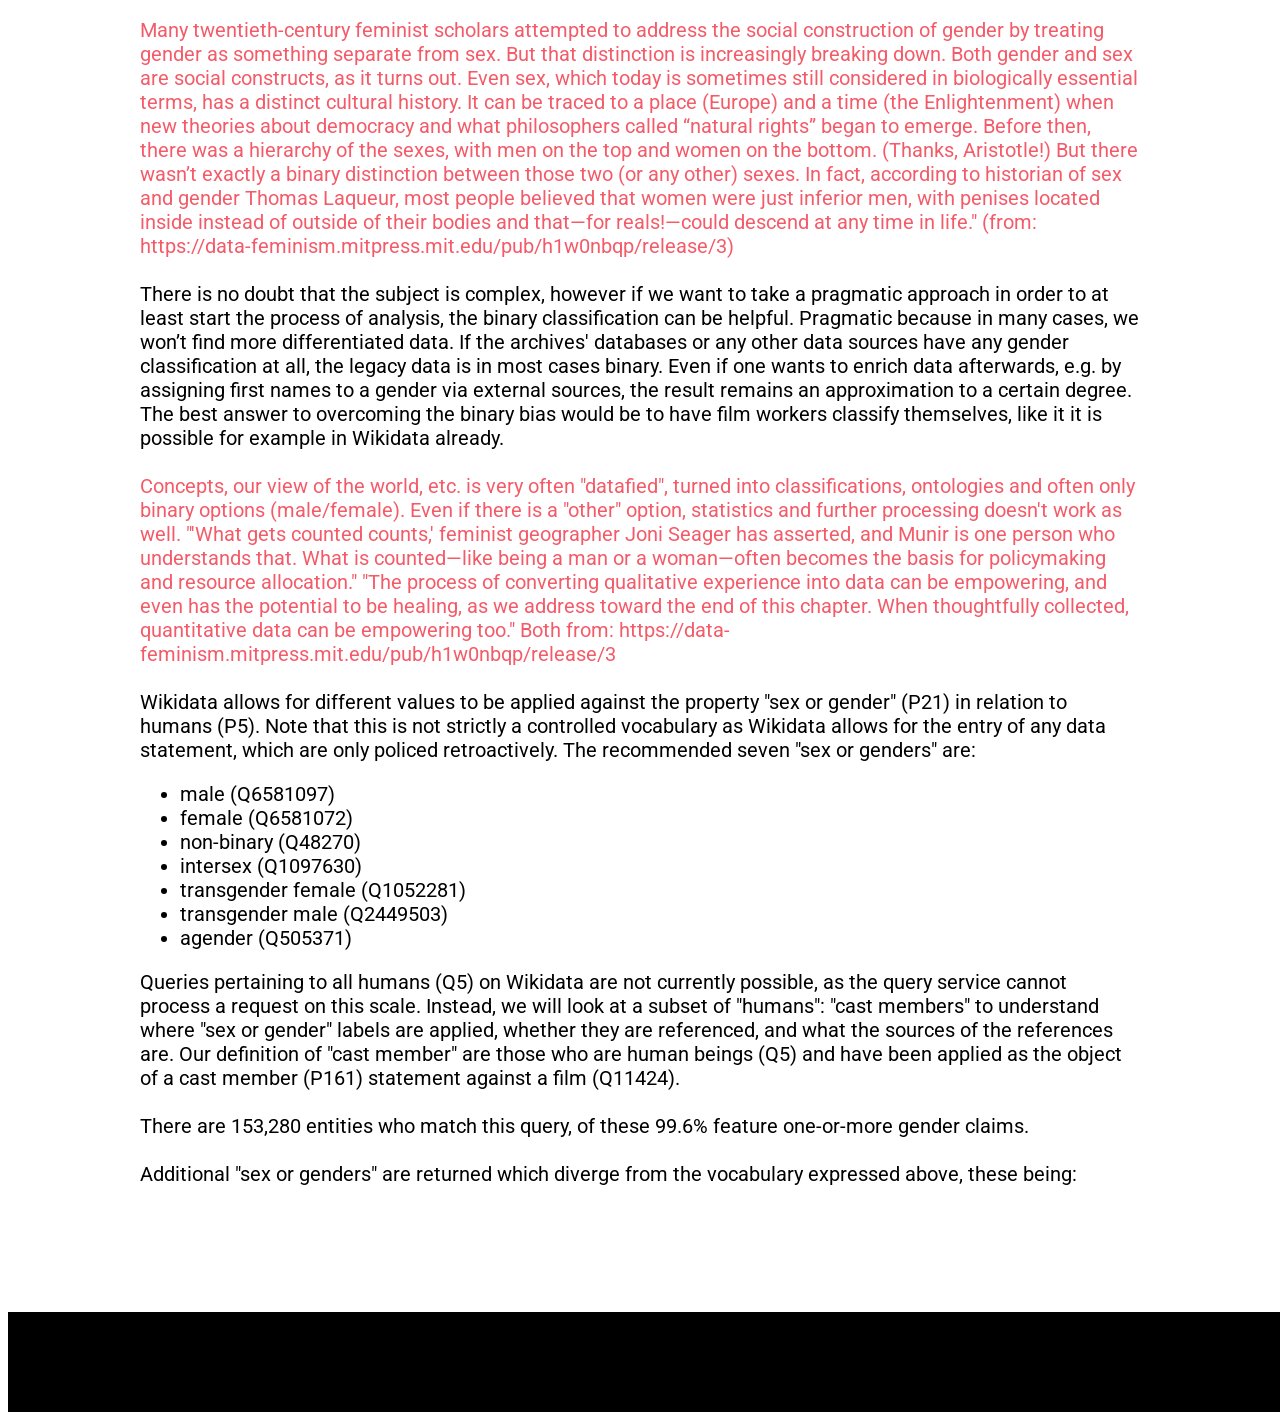
==== commit 45c68ba3: "Update index.html" ====
--- a/wikidata_female_filmworkers/index.html
+++ b/wikidata_female_filmworkers/index.html
@@ -1,345 +1,355 @@
 <html>
 
 <head>
-  <title>Finding Female Filmworkers in Wikidata</title>
+  <title>Finding Female Filmworkers on Wikidata</title>
   <link href="https://fonts.googleapis.com/css?family=Montserrat:100,200,300,400,500,600,700,800,900"
     rel="stylesheet" />
+    <link href="https://fonts.googleapis.com/css?family=Roboto:100,200,300,400,500,600,700,800,900"
+    rel="stylesheet" />
   <style>
 
     body {
-      background-color: #E6EBE0;
-    }
-
-
-    .title {
-      color: #ED6A5A;
-      font-family: Montserrat;
-      font-weight: 800;
-      font-size: 50px;
-      text-transform: uppercase;
-      opacity: 1;
-      text-align: left;
-
-    }
-
-    .author {
-      color: #ED6A5A;
-      font-family: Montserrat;
-      font-weight: 800;
-      font-size: 10px;
-      /* text-transform: uppercase; */
-      opacity: 1;
-      text-align: left;
-
-    }
-
-
-
-/* unvisited link */
-a:link {
-  color: #ED6A5A;
-      font-family: Montserrat;
-      font-weight: 800;
-      font-size: 10px;
-      /* text-transform: uppercase; */
-      opacity: 1;
-      text-align: left;
-}
-
-/* visited link */
-a:visited {
-  color: #ED6A5A;
-      font-family: Montserrat;
-      font-weight: 800;
-      font-size: 10px;
-      /* text-transform: uppercase; */
-      opacity: 1;
-      text-align: left;
-}
-
-/* mouse over link */
-a:hover {
-  color: #ED6A5A;
-      font-family: Montserrat;
-      font-weight: 800;
-      font-size: 10px;
-      /* text-transform: uppercase; */
-      opacity: 1;
-      text-align: left;
-}
-
-/* selected link */
-a:active {
-  color: #ED6A5A;
-      font-family: Montserrat;
-      font-weight: 800;
-      font-size: 10px;
-      /* text-transform: uppercase; */
-      opacity: 1;
-      text-align: left;
-}
-
-  
-
-    .canvas {
-      background-color: #EEEEEE;
-    }
-
-    #caption {
-      color: #333333;
-      font-family: Montserrat;
-      font-weight: 600;
-      font-size: 16px;
-      /* text-transform: uppercase; */
-      opacity: 0;
-    }
-
-    .graph {
-      background-color: #EEEEEE;
-    }
+        background-color: #ffffff;
+    }
+
+    .title-text {
+        fill: #ffffff;
+        font-family: Montserrat;
+        font-weight: 800;
+        font-size: 100px;
+        text-anchor:start;padding-left:20px;background-color: black;color: white;
+        padding-right:20px;
+    }
+
+    .subtitle-text {
+        fill: #000000;
+        font-family: Roboto;
+        font-weight: 800;
+        font-size: 40px;
+        text-anchor:start;
+    }
+
+    .author-text {
+        fill: #000000;
+        font-family: Roboto;
+        font-weight: 200;
+        font-size: 30px;
+        text-anchor:start;
+    }
+
+    .header-text {
+        fill: #000000;
+        font-family: Roboto;
+        font-weight: 600;
+        font-size: 25px;
+        text-anchor:start;
+   
+    }
+
+    .body-text {
+        fill: #000000;
+        font-family: Roboto;
+        font-weight: 400;
+        font-size: 20px;
+        text-anchor:start;
+    }
+
+    .quote-text {
+        color: #F45B69;
+        font-family: Roboto;
+        font-weight: 400;
+        font-size: 20px;
+        text-anchor:start;
+    }
+
+    #hero {
+        background: #000000
+    }
+
+    #hero-name {
+        fill: #ffffff;
+        font-family: Montserrat;
+        font-weight: 800;
+        font-size: 50px;
+    }
+
+    #hero-life {
+        fill: #ffffff;
+        font-family: Montserrat;
+        font-weight: 200;
+        font-size: 20px;
+    }
+
+    #hero-film {
+        fill: #F45B69;
+        font-family: Montserrat;
+        font-weight: 400;
+        font-size: 20px;
+    }
+
+    .round {
+        fill: #000000;
+        stroke: #F45B69;
+        stroke-width: 2px
+    }
+
   </style>
 </head>
 
-<body style='margin: 0;padding: 0'>
-
-  <center>
- 
-    <div style="padding-top:100;padding-bottom:100;width:1500;align-content: left;display:flex">
-      <tspan class="title">
-        Finding<br> Female<br> Filmworkers<br> in Wikidata<br>
-      </tspan>
+<body>
+
+    <div id="title-box" style="background:white;padding-top: 80px;width:1000;margin: auto">
+    
+    <tspan class="title-text" text-anchor="left">Finding<br></tspan> 
+    <tspan class="title-text" text-anchor="left">Female<br></tspan> 
+    <tspan class="title-text" text-anchor="left">Filmworkers<br></tspan> 
+    <tspan class="title-text" text-anchor="left">on<br></tspan> 
+    <tspan class="title-text" text-anchor="left">Wikidata<br></tspan> 
+
+
+
     </div>
 
-    <div id="menu" style="width:1500;align-content: left;display:flex"><select id="selectButton"></select></div>
-    <div id="graph" style=""></div>
-    <div style="padding-top:10;padding-bottom:10;width:1500;align-content: left;display:flex">
-      <tspan class="author">
-        This visualisation illustrates discussion sourrounding the representation of female filmworker data on Wikidata.More information can be found at <a href="https://github.com/paulduchesne/wikidata-female-filmworkers">https://github.com/paulduchesne/wikidata-female-filmworkers</a>. 
-      </tspan>
-    </div>
-
-    <script src="https://d3js.org/d3.v7.min.js"></script>
-    <script>
-
-      async function load_csv(path) {
-
-        return d3.csv(path);
-
-      }
-
-      async function random_numb() {
-  return Math.random();
-}
-
-      async function knots(datum) {
-
-        var allGroup = [
-          "Wikidata film editing by year of film release.",
-          "Wikidata film editor by age of first credit.",
-          "Wikidata film editor by length of career.",
-          "Wikidata film editor by Bechdel test of film.",
-          "Wikidata film editor by country of production.",
-          "Wikidata gender information by source.",
-        ]
-
-        // add the options to the button
-        d3.select("#selectButton")
-          .selectAll('myOptions')
-          .data(allGroup)
-          .enter()
-          .append('option')
-          .text(function (d) { return d; }) // text showed in the menu
-          .attr("value", function (d) { return d; }) // corresponding value returned by the button
-
-        d3.select("#selectButton").on("change", function (d) {
-          var selectedOption = d3.select(this).property("value")
-          if (selectedOption == "Wikidata film editing by year of film release.") {
-            d3.selectAll('.axises').remove()
-            d3.selectAll('.rounds').transition().duration(1000).attr("cx", d => release_scale(new Date(Date.parse(d.release))))
-            d3.select(".graphic")
-              .append("g")
-              .attr('class', 'axises')
-              .attr("transform", `translate(0, 50)`)
-              .call(d3.axisTop(release_scale)
-              .tickSizeOuter(0));
-            }
-          if (selectedOption == "Wikidata film editor by age of first credit.") {
-            d3.selectAll('.axises').remove()
-            d3.selectAll('.rounds').transition().duration(1000).attr("cx", d => age_scale(+d.age))
-            d3.select(".graphic")
-              .append("g")
-              .attr('class', 'axises')
-              .attr("transform", `translate(0, 50)`)
-              .call(d3.axisTop(age_scale)
-              .tickSizeOuter(0));
-            }
-          if (selectedOption == "Wikidata gender information by source.") {
-            d3.selectAll('.axises').remove()
-            d3.selectAll('.rounds').transition().duration(1000).attr("cx", d => source_scale(d.source)+(Math.random()*100)-50)
-            d3.select(".graphic")
-              .append("g")
-              .attr('class', 'axises')
-              .attr("transform", `translate(0, 50)`)
-              .call(d3.axisTop(source_scale)
-              .tickSizeOuter(0));
-            }
-          if (selectedOption == "Wikidata film editor by length of career.") {
-            d3.selectAll('.axises').remove()
-            d3.selectAll('.rounds').transition().duration(1000).attr("cx", d => career_scale(d.career_length))
-            d3.select(".graphic")
-              .append("g")
-              .attr('class', 'axises')
-              .attr("transform", `translate(0, 50)`)
-              .call(d3.axisTop(career_scale)
-              .tickSizeOuter(0));
-            }  
-          if (selectedOption == "Wikidata film editor by country of production.") {
-            d3.selectAll('.axises').remove()
-            d3.selectAll('.rounds').transition().duration(1000).attr("cx", d => country_scale(d.countryLabel)+(Math.random()*100)-50)
-            d3.select(".graphic")
-              .append("g")
-              .attr('class', 'axises')
-              .attr("transform", `translate(0, 50)`)
-              .call(d3.axisTop(country_scale)
-              .tickSizeOuter(0));
-            }
-          if (selectedOption == "Wikidata film editor by Bechdel test of film.") {
-            d3.selectAll('.axises').remove()
-            d3.selectAll('.rounds').transition().duration(1000).attr("cx", d => {return bechdel_scale(d.bechdelLabel)+(Math.random()*100)-50})
-            d3.select(".graphic")
-              .append("g")
-              .attr('class', 'axises')
-              .attr("transform", `translate(0, 50)`)
-              .call(d3.axisTop(bechdel_scale)
-              .tickSizeOuter(0));
-            }
-        })
-
-        let people = [...new Set(datum.map(d => (d.editor)))];
-        let ages = [...new Set(datum.map(d => (+d.age)))];
-        let careers = [...new Set(datum.map(d => (+d.career_length)))];
-        let countries = [...new Set(datum.map(d => (d.countryLabel)))].sort();
-        let bechdels = [...new Set(datum.map(d => (d.bechdelLabel)))];
-        let gender = [...new Set(datum.map(d => (d.gender_label)))];
-        let sources = [...new Set(datum.map(d => (d.source)))].sort();
-        let release_values = [...new Set(datum.map(d => (new Date(Date.parse(d.release)))))];
-
-        let y_scale = d3.scaleBand()
-          .domain(people)
-          .range([100, 900])
-          .padding([0.2])
-
-        let x_left = 100
-        let x_right = 1700-100
-
-        let source_scale = d3.scalePoint()
-          .domain(sources)
-          .range([x_left, x_right])
-
-        let country_scale = d3.scalePoint()
-          .domain(countries)
-          .range([x_left, x_right])
-
-        let bechdel_scale = d3.scalePoint()
-          .domain(bechdels)
-          .range([x_left, x_right])
-
-        let release_scale = d3.scaleTime()
-          .domain([d3.min(release_values), d3.max(release_values)])
-          .range([x_left, x_right]).nice()
-
-        let age_scale = d3.scaleLinear()
-          .domain([0, d3.max(ages)])
-          .range([x_left, x_right]).nice()
-
-        let career_scale = d3.scaleLinear()
-          .domain([0, d3.max(careers)])
-          .range([x_left, x_right]).nice()
-
-        d3.selectAll("#graph")
-          .append("svg")
-          .attr("class", "graphic")
-          .attr("id", "rounds")
-          .attr("width", "1700")
-          .attr("height", "950")
-          .style("background-color", '#E6EBE0')
-
-        d3.select(".graphic")
-          .selectAll("g")
-          .data(datum)
-          .join("circle")
-          .attr('class', 'rounds')
-          .attr("cx", d => release_scale(new Date(Date.parse(d.release))))
-          .attr("cy", d => y_scale(d.editor))
-          .attr('r', 3)
-          .style('fill', d => { if (d.gender_label == 'male') { return '#36C9C6' } else if (d.gender_label == 'female') { return '#ED6A5A' } else { return "#9BC1BC" } })
-          .style('stroke-width', '0px')
-          .style('opacity', 0.4)
-          .on('mouseover', function (k, d) {
-            d3.select('#caption').transition().duration(500).style('opacity', 1)
-            d3.select('#caption').attr('x', d3.select(this).attr('cx')).attr('y', d3.select(this).attr('cy'))
-              .text(d.film_label + ' // ' + d.editor_label)
-            console.log(d3.select(this).attr('r', 20));
-          })
-          .on('mouseout', function (k, d) {
-            d3.select(this).attr('r', 2)
-            d3.select('#caption').transition().duration(500).style('opacity', 0)
-          })
-
-        d3.select(".graphic")
-          .append("text")
-          .attr('id', 'caption')
-          .attr('x', 100)
-          .attr('y', 100)
-          .text('hello')
-          .style("pointer-events", "none")
-          .attr('dominant-baseline', 'center')
-
-        d3.select(".graphic")
-          .append("g")
-          .attr('class', 'axises')
-          .attr("transform", `translate(0, 50)`)
-          .call(d3.axisTop(release_scale)
-          .tickSizeOuter(0));
-
-        d3.select(".graphic")
-          .append("line")
-
-
-          .attr('x1', 100)
-          .attr('x2', 1700-100)
-
-          .attr('y1', 950)
-          .attr('y2', 950)
-
-          .style('fill', 'black')
-          .style('stroke', 'black')
-          .style('stroke-width', '4px')
- 
-
-      }
-
-      async function render_page() {
-
-        const data = await load_csv("./test_data.csv")
-        knots(data)
-
-        // things which need to be fixed - tooltip formatting, also what it displays
-        // work + editor makes sense for year of release, not for age of first film
-
-        // speciifcially source table needs percentages in labels + None needs to be explicitly satted
-
-        // point scale charts can blow out
-
-        // four divs - header, menu, graphic, footer
-
-        // you need a wdier margin on the sides of the graph
-
-      }
-
-      render_page();
-
-    </script>
+<div style="padding-top:80px;width:1000;margin: auto">
+    <tspan class="subtitle-text" text-anchor="left">How to query and visualise filmographic records<br></tspan> 
+</div>
+
+
+
+<div style="width:1000;margin: auto">
+    <tspan class="author-text" text-anchor="left">Adelheid Heftberger & Paul Duchesne</tspan> 
+</div>
+<div style="width:1000;margin: auto">
+    <tspan class="author-text" text-anchor="left"><br><br>//<br><br><br></tspan> 
+
+<tspan class="header-text" text-anchor="left">
+Finding Data about Female Contributors to Film Productions.
+</tspan>
+
+    <tspan class="body-text" text-anchor="left">
+
+A common assumption about the German "Kleberinnen" was that they had a low income and they were regarded as low ranking within the film producing industry. Going by oral testimonies, that might be rather a myth, probably based on a contemporary perspective which is influenced by the "auteur cinema" in which the director is the only creative (thus: influential) person. In "Die kleinen Kleberinnen" the elderly women talk animately about their career, their craft and about the pride they still feel as valued and well paid film workers. Even though they had signed contracts (e.g. for the Decla, a German production studio which existed before the Ufa), they worked for other studios as well, and sometimes even from their own homes, thus increasing their salaries even further. Because they were needed as experienced and skillful negative cutters, nobody really challenged this practice. In the same interviews, the women stress that gluing film was by far not the only job they knew, and they also printed and developed film for their needs if necessary.
+<br><br>
+Enriching our traditional filmographies and enhancing our knowledge about historical (and contemporary) filmproduction has certainly been put on the agenda of film scholars and film historians worldwide. In the last couple of years pivotal books were published about female employees in Hollywood (see Smyth) or women in British film production (see Bell), research projects like <a href="https://studiotec.info/">STUDIOTEC: Film Studios: Infrastructure, Culture, Innovation in Britain, France, Germany and Italy, 1930-60</a> and generally research which challenges the notion of a predominantly male and national film history by taking emigrés and female filmworkers into account. These publications have used archival and private sources as well as oral history thus developing a different methodology for their research needs and addressing questions unanswered by known records. They show that "the myths surrounding women's work as unskilled or biologically determined have been compounded by established film historiographies" and need to be challenged by unearthing more data (see Bell, 2021: 6). The "cherished notion in Western culture of the romantic artist as individual genius" (see ibid.) is being discussed which may have huge implications on how we credit authorship in our databases. Some go as far as challening the whole structure: "Perhaps asking who should get credit for one or another part of this integrated creative activity is asking the wrong question. What we need to be asking is: what is creative thought in a distributed cognitive system?" (Pearlman, 2018b). Studies like these stress that looking at female careers needs a different methodology as well, because the norm of "continous work histories" with an ongoing filmmaking record in one studio can't be applied here to assess success in the traditiponal sense (see Bell, 2021: 7). As Bell stresses, many women's working lives "were shaped by child care and domestic responsibilities", resulting in "episodic waves of working, where carreer and family alternatively" took center stage (see ibid.). For her, the absence of women in film history need to be addressed with a fitting methodology, where first of all, the concept of the episodic (interrupted) carreer has to serve as a lens "through which to recover women's occupational labor". Secondly, women's achievements need to be contextualized within a climate of discrimination, and lastly, a more flexible, inclusive model of creativity "to accomodate the many and varied tasks women undertook in the performance of their professional duties in below-the-line roles" (see Bell, 2021: 8). Of course we need to take national and studio traditions into account and a lot more work is to be done here in order to be able to write a more comprehensive history of women in film production. Sometimes the careers in different countries and studios were exactly the opposite: while women only slowly got more significant roles in the British film and television industry in the 1950s and 1960s, they started to disappear from important positions from the Hollywood studios at the end of the 1950s due to the decline of the studio system (see Smyth 2018: 11).
+<br><br>
+One persistant myth is arguable, that women were just not present in early film production and therefore we don't know their names. Thanks to scholars like Smyth we now know that for example Hollywood women actually played a major part, with many of them having influential positions and able to bring their vision and creativity to the screen. Other scholars look into Russian film history and particularly unearth early female film producers and cinema owners (Drubek 2021, Kovalova and Bagrov 2021). Smyth argues, that it is not some sort of law of nature that these names disappear from film history: "However much Hollywood acted as an advocate for working women during the heyday of the studio system, male historians tended to edit out women's roles, leaving them on the cutting room floor of conventional film histories" (see Smyth 2018: 13). She quotes authors like Ramsaye, Hampton, Jacobs, Rosten and Knight, who "all focused on a progressive historical model founded on technological, artistic, and commercial innovation dominated by a male cast of producers and directors" (see ibid.). Drubek argues in similar ways about actively leaving out film workers who were not Russian, but had an emigrant background. More and thorough research is needed to get a more comprehensive picture on how film historiography was written for different countries and marginalized groups, but maybe there is a parallel with how history is generally written by the dominant group and based on patriarchal and capitalistic notions of success and creativity - as Bell points out. Challenges our view on national cinema as well as on only female figures being written out of history. It is rather a erased film history of "Us-Them'ness" (Quote from "Behavior). Would be inclined to call on an explanation which is based on human nature rather than on conscious power play, but that needs to be investigated further.
+<br><br>
+How to find data on female filmworkers? Were they actively forgotten? Were they ever recorded? Where should we start looking? As Sarah-Mai Dang points out, that the awareness of missing sources has become a key issue of feminist debate: “How can we identify and include blind spots when trying to reconstruct the past? In what way can we narrate ellipsis and absences while avoiding the pitfall of implicitly promising to grasp the “whole” story once enough information will be gathered? How is it possible to explore uncharted territory when faced with the lack of historical objects?” (Dang, 2020). On the other hand, more sources than ever have been digitised and put online. There is an imminent risk that by focussing on online sources, we neglect the plentitude of diverse and most likely unrecorded offline sources (Dang, 2020), for example information which stems from viewing the moving images itself which many times have not been preserved and made accessible. In short, only by joining forces between archivists and researchers by creating more sources and analysing the information (for example, deciphering pseudonyms which were used by women many times), can we gather more data for our explorations and draw conclusions about the involvement of female filmworkers.
+<br><br>
+Women in film history are not easy to locate in film archives’ databases and available filmographies for several reasons. Not many databases distinguish their cast and credits information into at least a binary distinction of male/female. And if there was the option, it arguably up until some years ago didn’t feel as something mandatory. What would a film archive do with such information? The project BFI Filmography provided a novel view on filmographic data by considering their metadata as something which can and should be mined and analysed as a valuable corpus of data. Probably not many outside of film archives can understand how pioneering (and costly) this project was. It was a political and strategic decision to dedicate resources (human and technical) to enriching their data with gender information by combining the film archives' data (in that case prenames) with "available gendered" prenames on the internet. Only then the BFI was able to show the gender distribution in British film production. A process like this one can't be without errors, but it supports intellectual, manual work by catalogers.
+<br><br>
+There is no space to elaborate more on this, but it is worth stressing, that "data is trimmed or transfigured to match the expectations of the machine", which can be called the "schematic bias" (Thorp 2021: 131):
+<br><br></tspan>
+<tspan class="quote-text">For those involved in building data systems, a schema is a kind of blueprint, a map of which types of information will be stored, in what form, and which types of information will be rejected. In cognitive science, a schema is a pattern of thought, a framework of preconceived ideas that directs how a person sees the world: if you observe something that fits neatly into your schema, it gets filed easily and efficiently into your memory. On the other hand, schema-foreign things will often not be noticed or remembered, or they will be modified to fit into what you expect based on the frameworks you constructed. (ibid: 132)</tspan>
+<br><br><tspan class="body-text" text-anchor="left">
+We need to keep these thoughts in mind when talking about how we organise information, what we leave out for several reasons and where we can find to-date missing information.
+<br>
+</tspan>
+
+
+    <tspan class="author-text" text-anchor="left"><br><br>//<br><br><br></tspan> 
+
+<tspan class="header-text" text-anchor="left">
+    Collecting and working with Data.
+</tspan>
+
+    <tspan class="body-text" text-anchor="left">
+
+        Databases of film archives are - alas - not always the most available or accessible sources. Another caveat is that many times cataloguers either take their cast and credits information from secondary sources (which should not be sneered at, because it also can complete fragmented physical elements) or have to fit the data visible on the print/file itself into a rigid information system. Complementary action would involve viewing films, especially those at the fringes of industrial film production, like documentaries, "Kulturfilme", amateur films, experimental films etc. Another option would be to perform formal analysis to find out more about stylistic conventions, studio style, or even detecting gendered styles to enrich existing data. These highly speculative, but nevertheless fascinating investigations might back up long standing film theories on female involvement. They might even shatter our understanding of how to describe a “female” style? We can test our hypothesis on what we would like to uncover/find if we pursue the quest for female names in film production: Do we think that women had a unique voice? Is their contribution distinguishable from the contribution of their male co-workers? Or do we rather just want to close knowledge gaps, no matter of male or female? As film archivists our preliminary answer might be - again - a pragmatic one for the beginning. Collecting existing data would serve as a first step to connect already digitised sources and, by comparing and mapping them, complete some records at least.
+<br><br>
+        The pionieering publications mentioned earlier relied on data sources which were mostly mined manually. It is worth asking how the unearthed names and pieces of information are again stored for others to analyse and use for their own research questions. These infrastructures within academia rarely exist. The <a href="https://wfpp.columbia.edu/">Women's Pioneer Project</a> offers a multitude of information, albeit in the form of essays. If we, however, would need to query, compare and visualise the existing data, we need something more similar to a database. Of course, as mentioned above and summarized elsewhere (Dang 2020), databases are not neutral collections of knowledge.
+        <br><br>
+        Dang points out that there is an increasing risk "of letting offline sources be consigned to oblivion" because of the easily and immediately available sources on the Internet. There are many data collections which are not digitised yet and data which, especially for our topic, can only be created by scholars to be later (or never) provided online. Some valuable data can be found in:
+        
+
+        <ul>
+
+
+        <li>archives’ databases and cataloguing notes not yet transferred</li>
+        <li>Filmographic sources and other aggregated online databases like Wikidata</li>
+        <li>historical film journals</li>
+        <li>memoirs und interviews</li>
+        <li>studio archival collections, guild reports, trade papers, local reportage, nationally syndicated journalism (Symth)</li>
+        <li>Press publication</li>
+        <li>trade union records (Bell)</li>
+        <li>etc.</li>
+    </ul>
+        
+        For this article we will focus on one online resource and evaluate what is available online today on Wikidata, and potentially analyse where the gaps of data are. We will focus on female film workers and particulary on data regarding female editors. Before we do this, let's look at how gender is assigned in Wikidata and how reliable this information is.
+
+<br>
+    </tspan>
+
+    <tspan class="author-text" text-anchor="left"><br><br>//<br><br><br></tspan> 
+
+<tspan class="header-text" text-anchor="left">
+    Classification Male/Female and How Wikidata deals with this.
+</tspan>
+
+
+    <tspan class="body-text" style="padding-top:20px" text-anchor="left">
+        One word on the classification into male/female, which is at best simplistic.
+        <br><br></tspan>
+        <tspan class="quote-text">
+        Many twentieth-century feminist scholars attempted to address the social construction of gender by treating gender as something separate from sex. But that distinction is increasingly breaking down. Both gender and sex are social constructs, as it turns out. Even sex, which today is sometimes still considered in biologically essential terms, has a distinct cultural history. It can be traced to a place (Europe) and a time (the Enlightenment) when new theories about democracy and what philosophers called “natural rights” began to emerge. Before then, there was a hierarchy of the sexes, with men on the top and women on the bottom. (Thanks, Aristotle!) But there wasn’t exactly a binary distinction between those two (or any other) sexes. In fact, according to historian of sex and gender Thomas Laqueur, most people believed that women were just inferior men, with penises located inside instead of outside of their bodies and that—for reals!—could descend at any time in life." (from: https://data-feminism.mitpress.mit.edu/pub/h1w0nbqp/release/3)
+        <br><br></tspan>
+        <tspan class="body-text">
+        There is no doubt that the subject is complex, however if we want to take a pragmatic approach in order to at least start the process of analysis, the binary classification can be helpful. Pragmatic because in many cases, we won’t find more differentiated data. If the archives' databases or any other data sources have any gender classification at all, the legacy data is in most cases binary. Even if one wants to enrich data afterwards, e.g. by assigning first names to a gender via external sources, the result remains an approximation to a certain degree. The best answer to overcoming the binary bias would be to have film workers classify themselves, like it it is possible for example in Wikidata already.
+        <br><br></tspan>
+        <tspan class="quote-text">
+        Concepts, our view of the world, etc. is very often "datafied", turned into classifications, ontologies and often only binary options (male/female). Even if there is a "other" option, statistics and further processing doesn't work as well. "'What gets counted counts,' feminist geographer Joni Seager has asserted, and Munir is one person who understands that. What is counted—like being a man or a woman—often becomes the basis for policymaking and resource allocation." "The process of converting qualitative experience into data can be empowering, and even has the potential to be healing, as we address toward the end of this chapter. When thoughtfully collected, quantitative data can be empowering too." Both from: https://data-feminism.mitpress.mit.edu/pub/h1w0nbqp/release/3
+        <br><br></tspan>
+        <tspan class="body-text">
+        Wikidata allows for different values to be applied against the property "sex or gender" (P21) in relation to humans (P5). Note that this is not strictly a controlled vocabulary as Wikidata allows for the entry of any data statement, which are only policed retroactively. The recommended seven "sex or genders" are: 
+        <ul>
+            <li>male (Q6581097)</li> 
+            <li>female (Q6581072)</li> 
+            <li>non-binary (Q48270)</li> 
+                <li>intersex (Q1097630)</li> 
+                    <li>transgender female (Q1052281)</li> 
+                        <li>transgender male (Q2449503)</li> 
+                            <li>agender (Q505371)</li> </ul>
+    
+        Queries pertaining to all humans (Q5) on Wikidata are not currently possible, as the query service cannot process a request on this scale. Instead, we will look at a subset of "humans": "cast members" to understand where "sex or gender" labels are applied, whether they are referenced, and what the sources of the references are. Our definition of "cast member" are those who are human beings (Q5) and have been applied as the object of a cast member (P161) statement against a film (Q11424).
+        <br><br>
+        There are 153,280 entities who match this query, of these 99.6% feature one-or-more gender claims.
+        <br><br>
+        Additional "sex or genders" are returned which diverge from the vocabulary expressed above, these being:
+
+    </tspan>
+</div>
+
+
+
+    <br><br><br><br><br><br><br>
+    <div style="width:1500;height:50;background:black;margin: auto"></div>
+    <div id='hero-graph' style="width:1500;margin: auto"></div>
+    <div  style="width:1500;height:50;background:black;margin: auto"></div>
+
+
+
+  <script src="https://d3js.org/d3.v7.min.js"></script>
+  <script>
+   
+    // load json function
+    async function load_json(path) {
+        return d3.json(path);
+    }
+
+    // draw background for editor main graph
+    async function hero_back() {
+        d3.selectAll("#hero-graph")
+            .append("svg")
+            .attr("id", "hero")
+            .attr("width", "1500")
+            .attr("height", "220")
+        
+        let age_scale = d3.scaleLinear().domain([0, 100]).range([25, 1475])
+
+        d3.selectAll("#hero")
+            .append("g")
+            .attr('class', 'axis')
+            .attr("transform", `translate(0, 180)`)
+            .call(d3.axisBottom(age_scale)
+            .tickSizeOuter(0));
+            
+        d3.selectAll(".axis text").attr("fill","#ffffff");
+        d3.selectAll(".tick line").attr("stroke","#ffffff");
+        d3.selectAll(".domain").attr("stroke","#ffffff");
+    }
+
+    // main graph, draw editor information
+    async function hero_graph(bio_data) {
+
+        d3.selectAll('.round').remove()
+        d3.selectAll('#hero-life').remove()
+        d3.selectAll('#hero-name').remove()
+        d3.selectAll('#hero-film').remove()
+        d3.selectAll(".axis text").attr("opacity","1");
+        d3.selectAll(".tick line").attr("opacity","1");
+        d3.selectAll(".domain").attr("opacity","1");
+        
+        d3.selectAll("#hero")
+            .append("text")
+            .attr("id", "hero-name")
+            .attr("x", 20)
+            .attr("y", 20)
+            .attr('dominant-baseline', 'hanging')
+            .text(bio_data.editorLabel)
+            .on("click", function () { window.open('https://www.wikidata.org/entity/'+bio_data.editor)});
+            
+        let life_slug = ''
+        if (bio_data.date_of_birth.length > 1) {life_slug += bio_data.date_of_birth}
+        if (bio_data.place_of_birthLabel.length > 1) {life_slug += ' ('+bio_data.place_of_birthLabel+')'}
+        life_slug += ' - '
+        if (bio_data.date_of_death.length > 1) {life_slug += bio_data.date_of_death;
+            if (bio_data.place_of_deathLabel.length > 1) {life_slug += ' ('+bio_data.place_of_deathLabel+')'}
+        }
+
+        d3.selectAll("#hero")
+            .append("text")
+            .attr("id", "hero-life")
+            .attr("x", 25)
+            .attr("y", 80)
+            .attr('dominant-baseline', 'hanging')
+            .text(life_slug)
+
+        let age_scale = d3.scaleLinear().domain([0, 100]).range([25, 1475])
+
+        d3.select("#hero")
+            .selectAll('k')
+            .data(bio_data.filmography)
+            .join("circle")
+            .attr("class", "round")
+            .attr('cx', d => age_scale(d.age))
+            .attr('cy', 140)
+            .attr('r', 15)
+            .attr('opacity', 0.5)
+            .on("click", function(k, d) { window.open('https://www.wikidata.org/entity/'+d.film)})
+            .on('mouseover', function(k, d) {
+                d3.selectAll('.round').attr('opacity', 0.05)
+                d3.selectAll('#hero-life').attr('opacity', 0.1)
+                d3.selectAll('#hero-name').attr('opacity', 0.1)
+                d3.selectAll(".axis text").attr('opacity', 0.1)
+                d3.selectAll(".tick line").attr('opacity', 0.1)
+                d3.selectAll(".domain").attr('opacity', 0.1)
+                d3.select(this).attr('opacity', 1).style('fill', "#F45B69")
+                let exist_x = parseFloat(d3.select(this).attr('cx'))
+                let exist_y = parseFloat(d3.select(this).attr('cy'))
+                d3.selectAll("#hero")
+                    .append("text")
+                    .attr("id", "hero-film")
+                    .attr("x", exist_x+20)
+                    .attr("y", exist_y-3)
+                    .attr('dominant-baseline', 'mathematical')
+                    .text(d.filmLabel +' ('+parseInt(d.age)+')')})
+            .on('mouseout', function(d) {
+                d3.selectAll('#hero-film').remove()
+                d3.selectAll('#hero-life').attr('opacity', 1)
+                d3.selectAll('#hero-name').attr('opacity', 1)
+                d3.selectAll(".axis text").attr('opacity', 1)
+                d3.selectAll(".tick line").attr('opacity', 1)
+                d3.selectAll(".domain").attr('opacity', 1)
+                d3.selectAll('.round').attr('opacity', 0.5).style('fill', "#000000")})}
+
+    async function page() {
+
+        const my_data = await load_json('./data.json')
+
+        // draw_title()
+
+        hero_back()
+        d3.interval( () => {
+        //   console.log(Math.floor(Math.random() * my_data.length))
+            let randomElement = my_data[Math.floor(Math.random() * my_data.length)];
+            // console.log(randomElement)
+            hero_graph(randomElement)
+        }, 10000)}
+
+    page()
+
+  </script>
+
 </body>
 
-</html>+</html>
